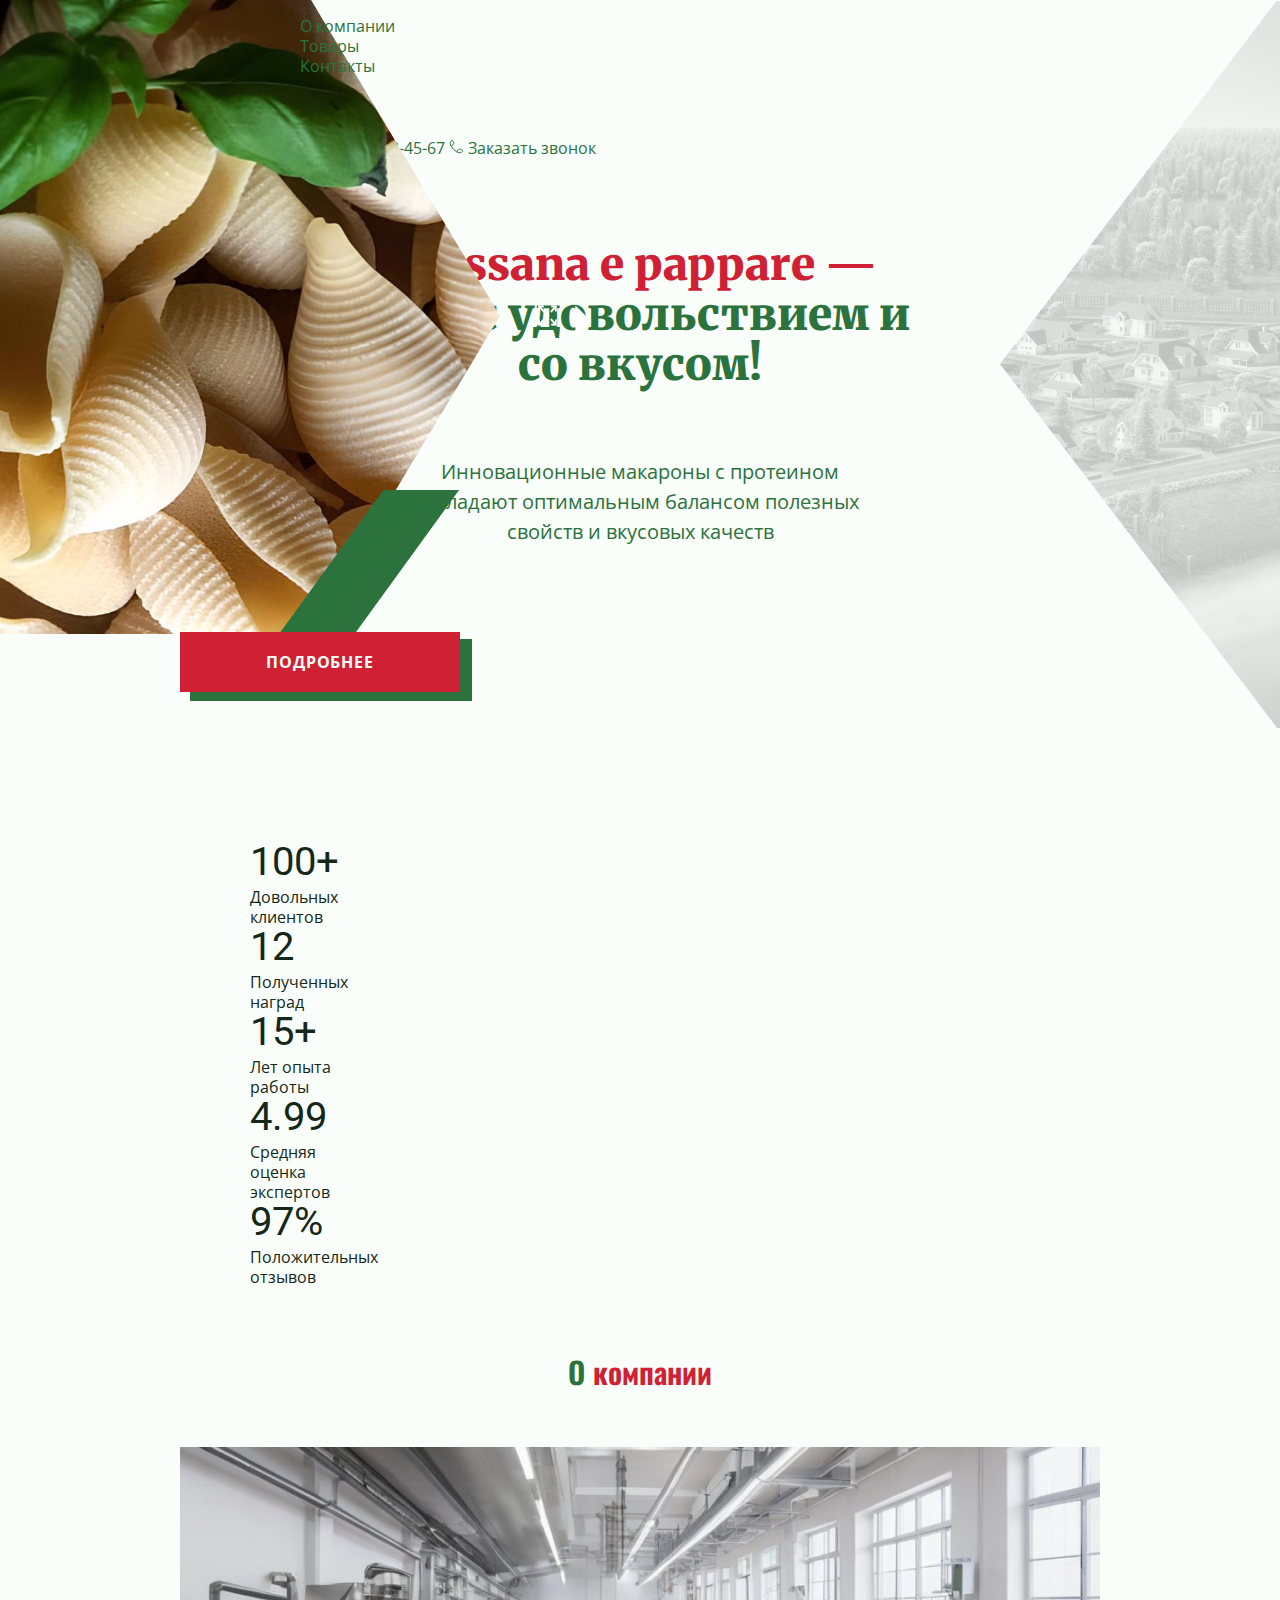
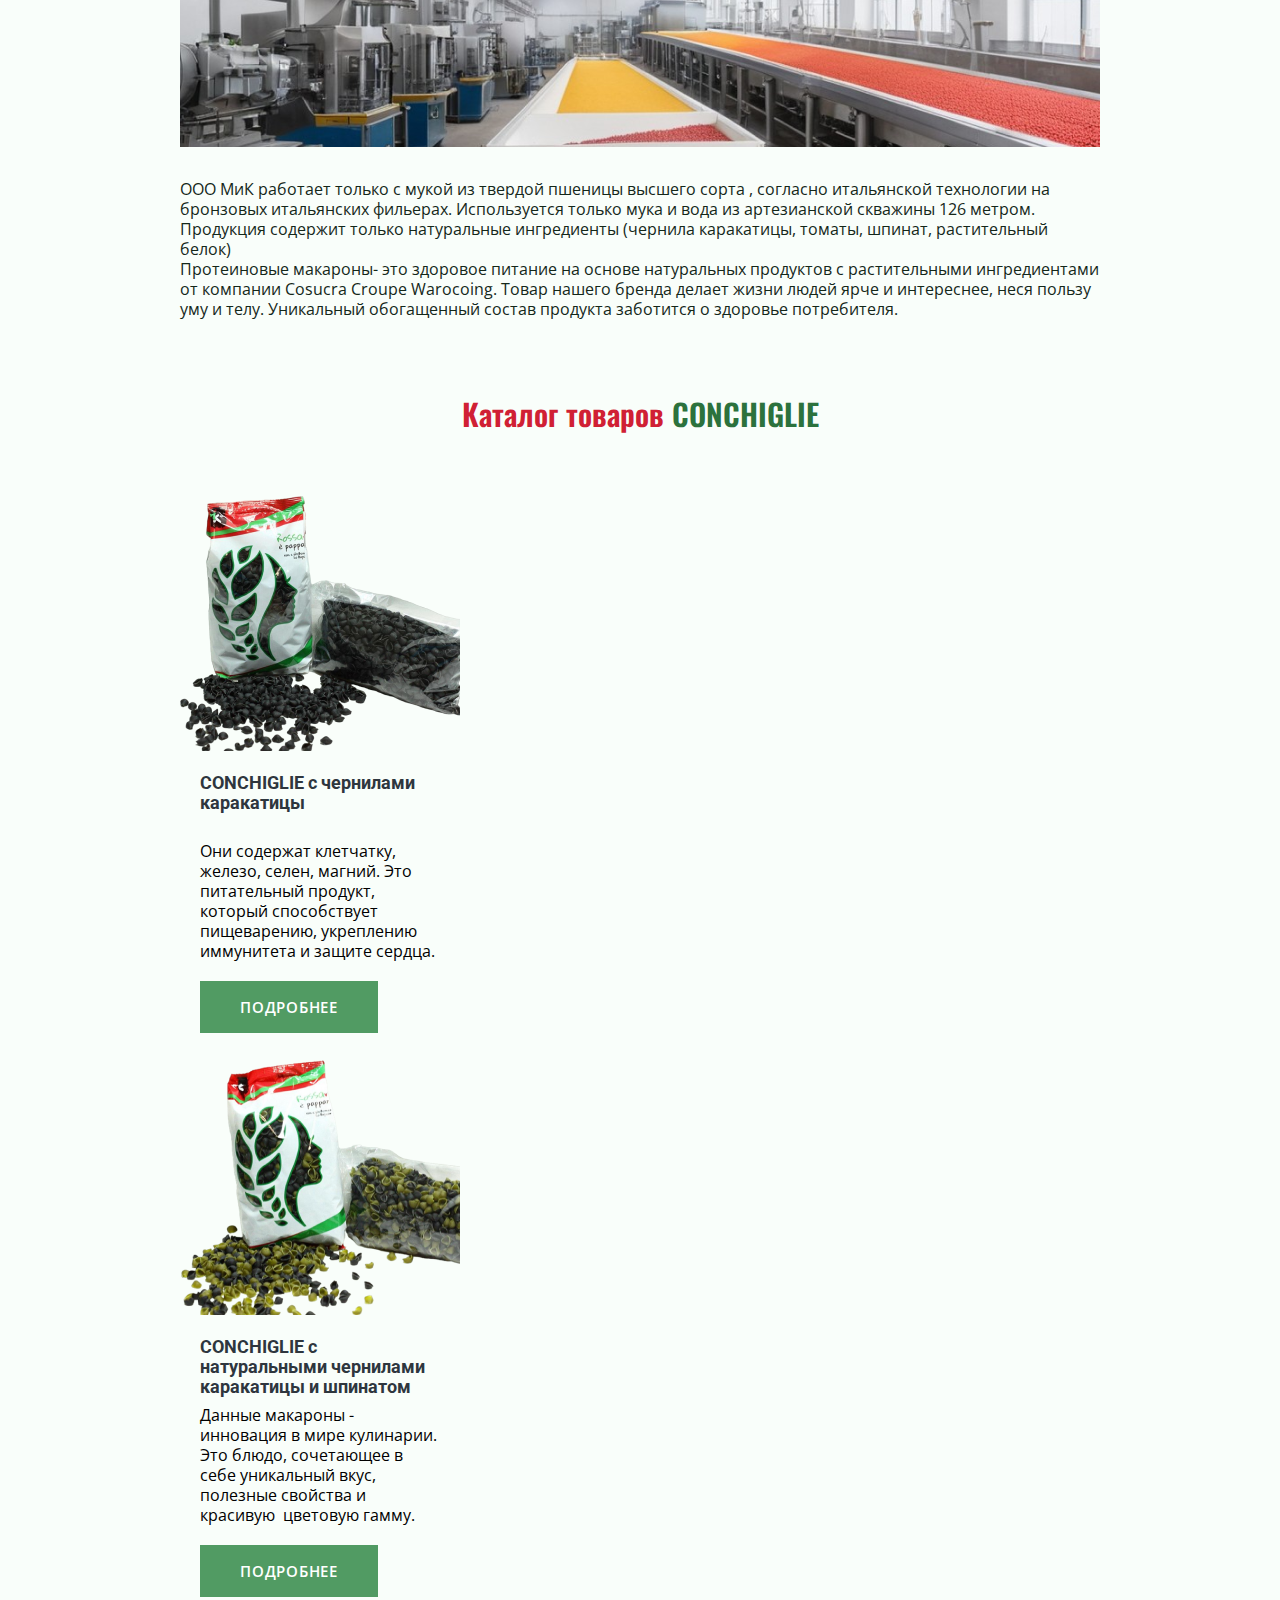
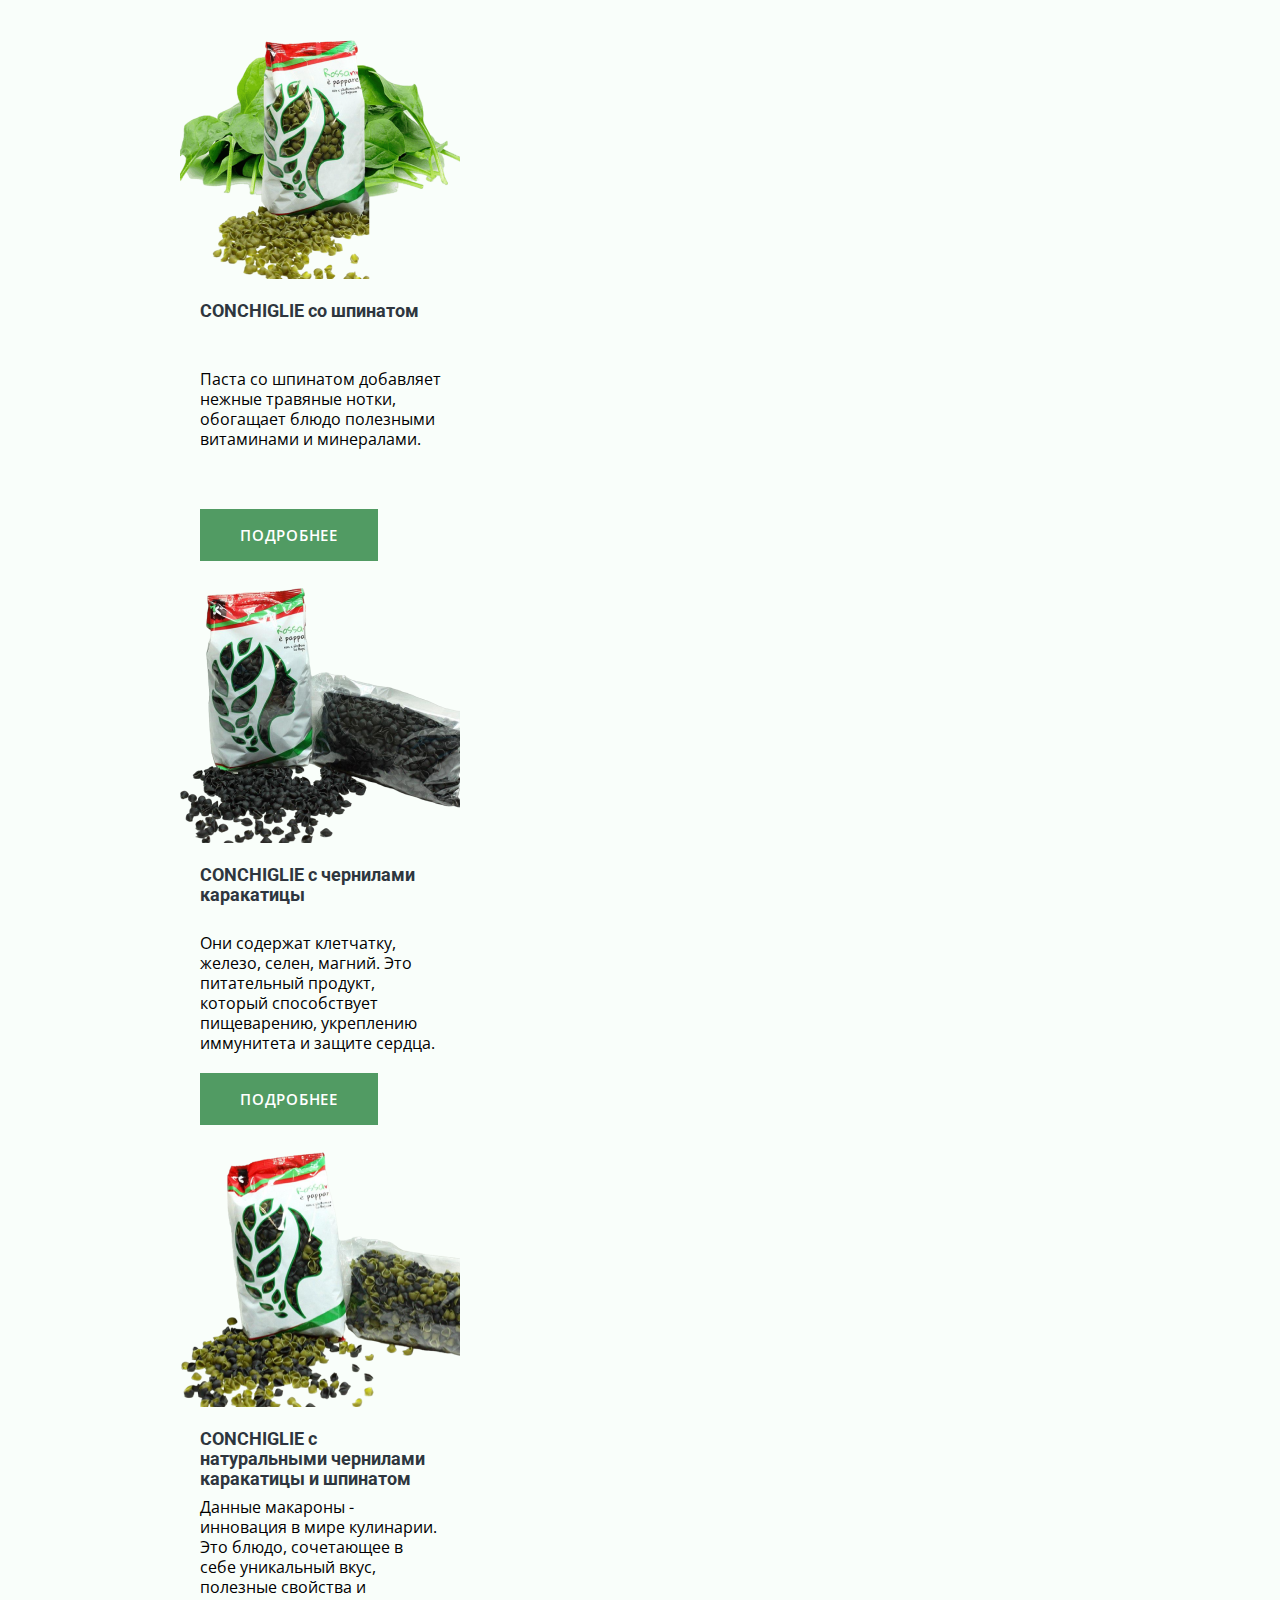
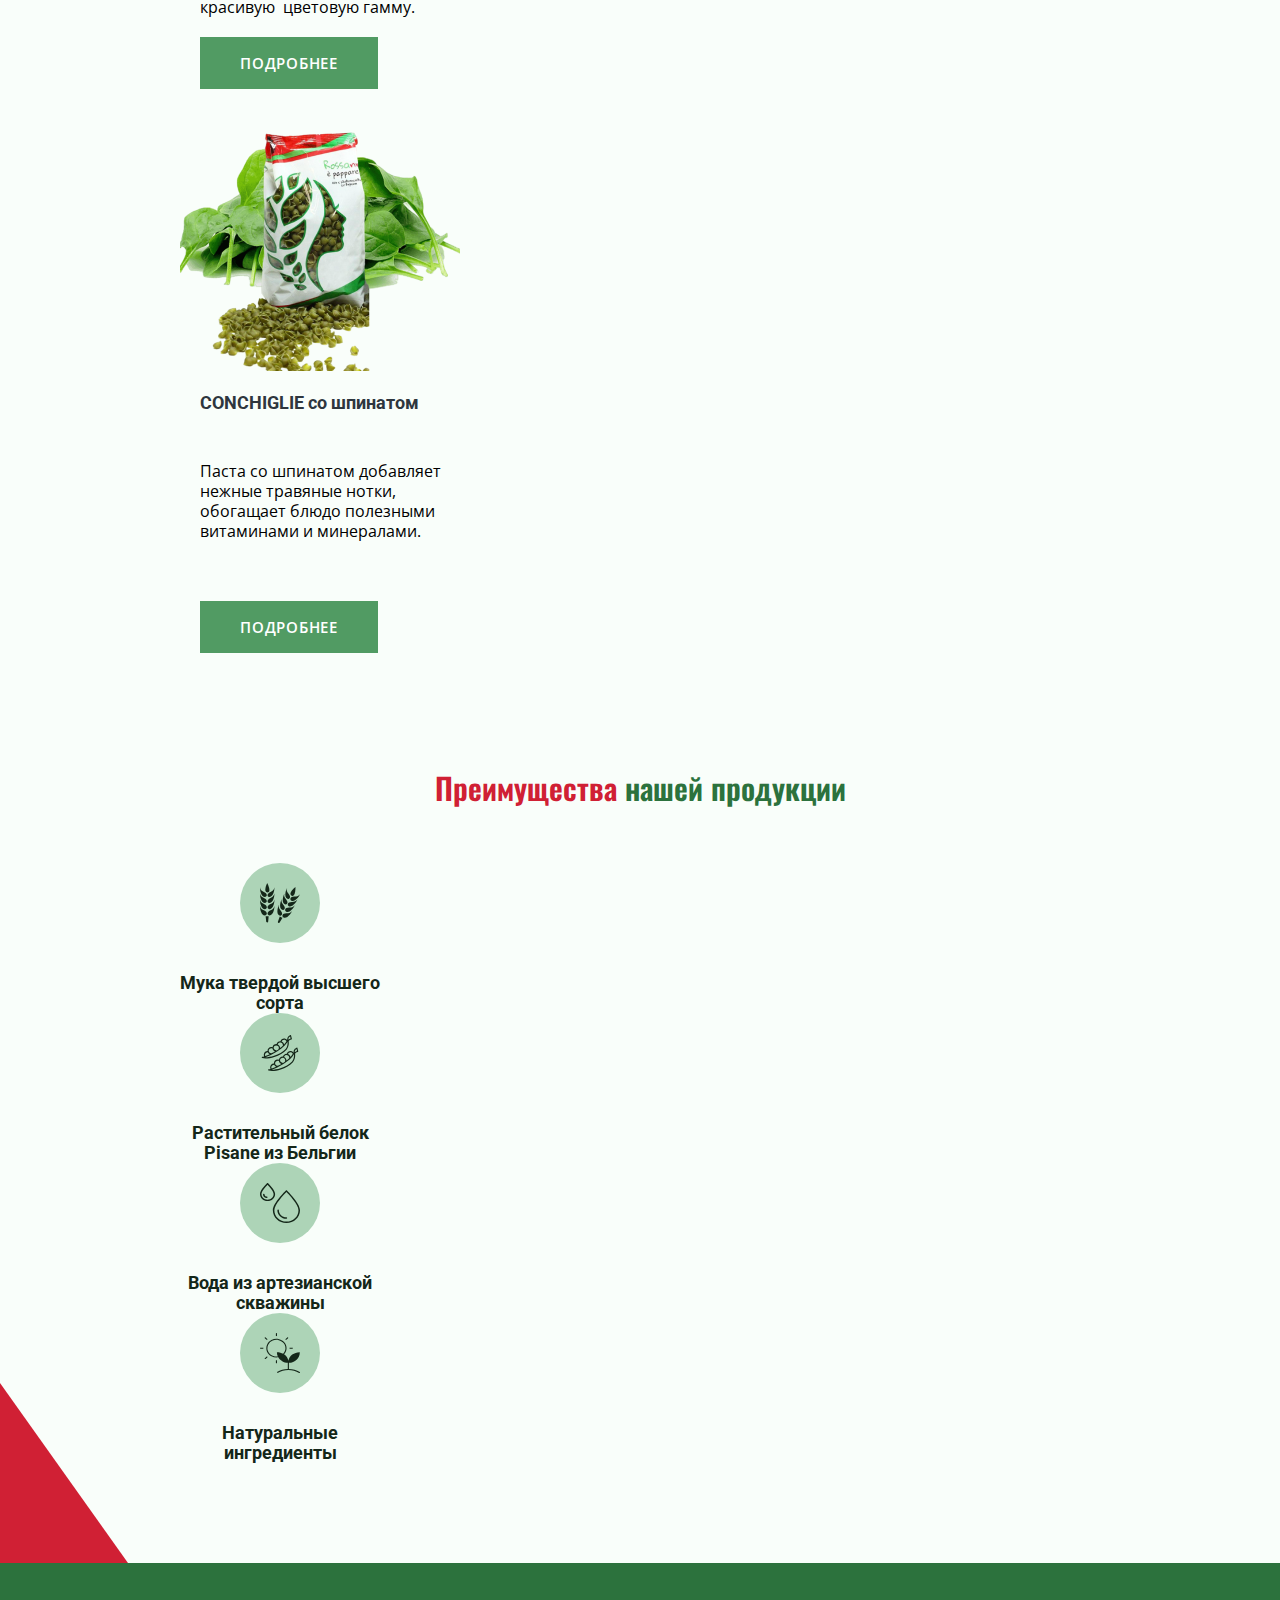
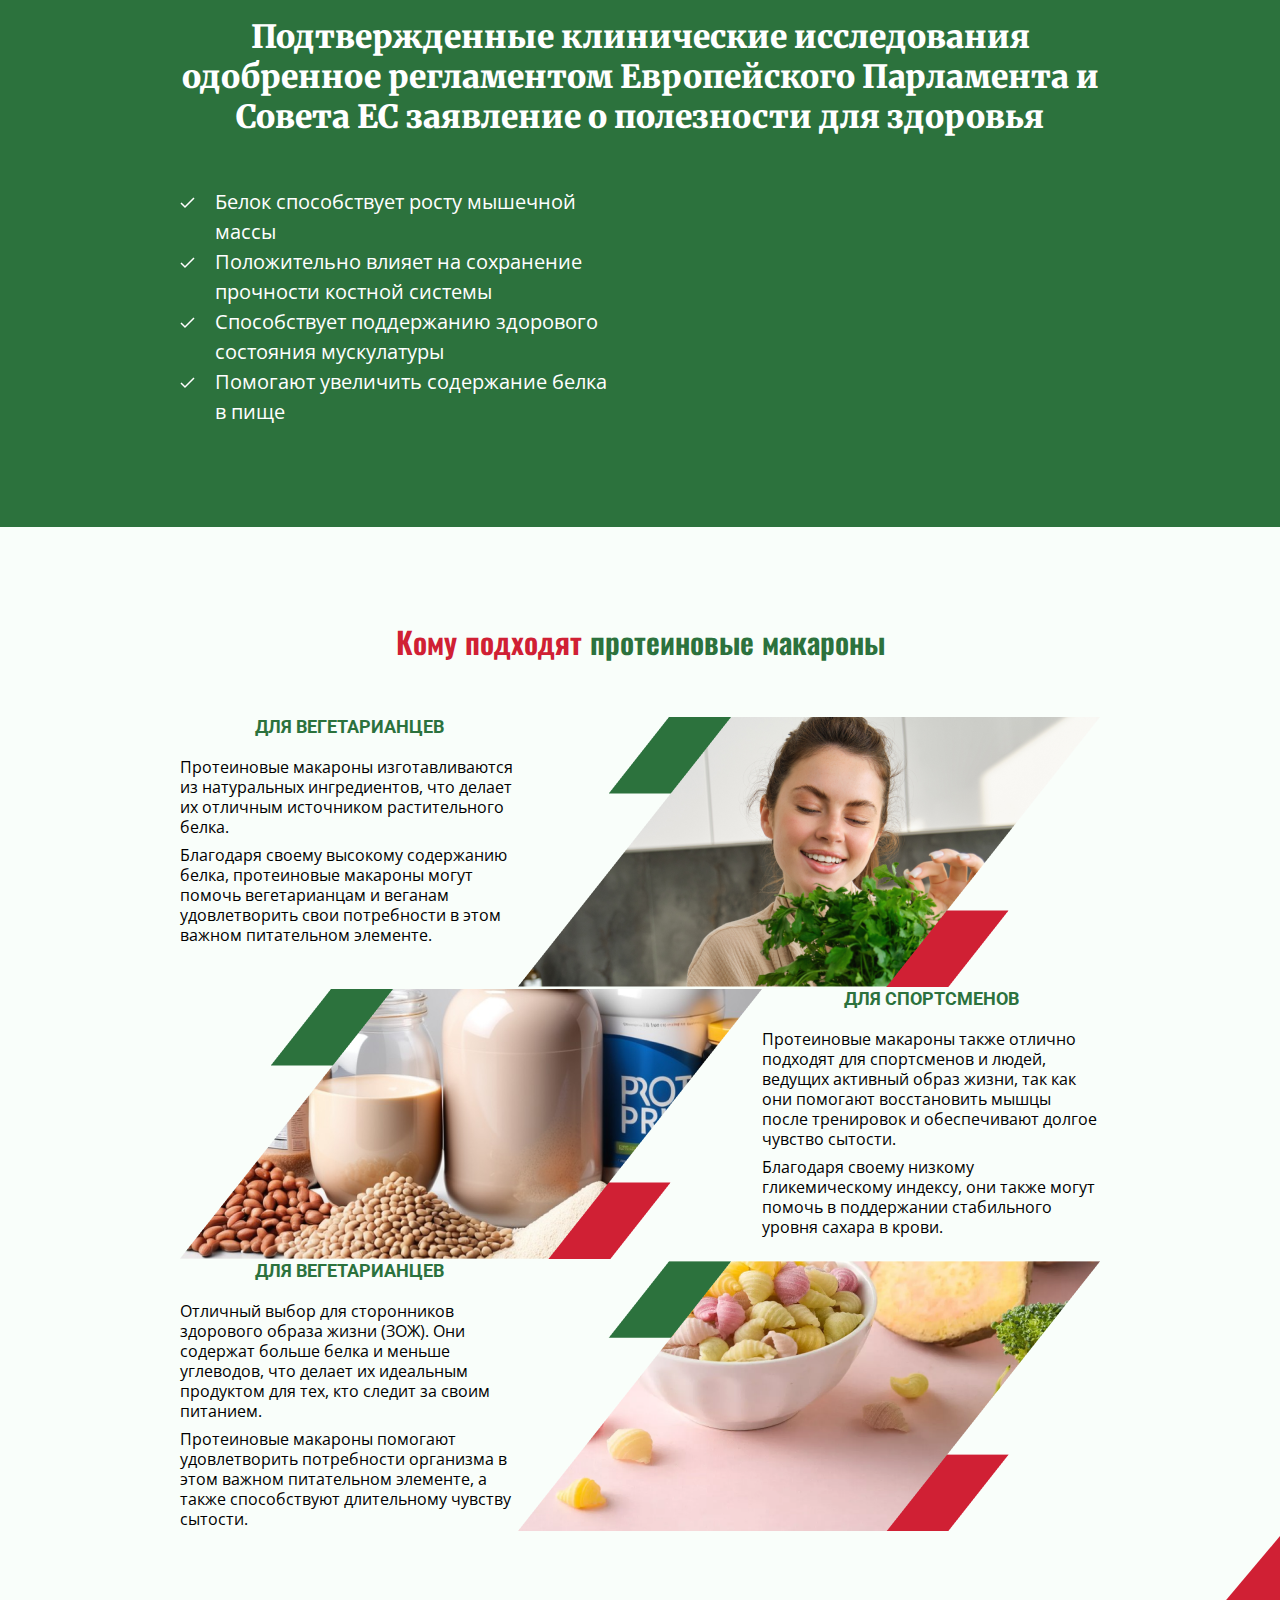
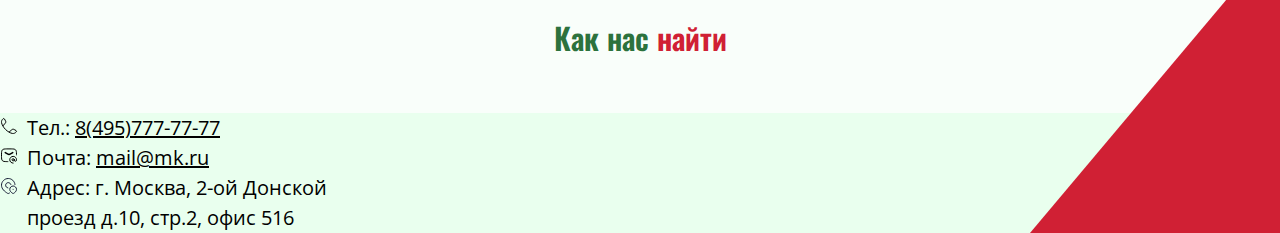
==== index.html @ 96417d0d "first commit" ====
<!DOCTYPE html>
<html lang="en">

<head>
    <meta charset="UTF-8">
    <meta http-equiv="X-UA-Compatible" content="IE=edge">
    <meta name="viewport" content="width=device-width, initial-scale=1.0">
    <!-- Шрифты -->
    <link rel="preconnect" href="https://fonts.googleapis.com">
    <link rel="preconnect" href="https://fonts.gstatic.com" crossorigin>
    <link href="https://fonts.googleapis.com/css2?family=Oswald:wght@200..700&display=swap" rel="stylesheet">

    <link
        href="https://fonts.googleapis.com/css2?family=Merriweather:ital,wght@0,300;0,400;0,700;0,900;1,300;1,400;1,700;1,900&display=swap"
        rel="stylesheet">
    <link href="https://fonts.googleapis.com/css2?family=Open+Sans:ital,wght@0,300..800;1,300..800&display=swap"
        rel="stylesheet">
    <link
        href="https://fonts.googleapis.com/css2?family=Roboto:ital,wght@0,100;0,300;0,400;0,500;0,700;0,900;1,100;1,300;1,400;1,500;1,700;1,900&display=swap"
        rel="stylesheet">
    <!-- swiper -->
    <link rel="stylesheet" href="https://cdn.jsdelivr.net/npm/swiper@8/swiper-bundle.min.css" />
    <!-- fontawesome -->

    <link rel="stylesheet" href="https://cdnjs.cloudflare.com/ajax/libs/font-awesome/6.1.2/css/all.min.css">
    <!-- Bootstrap -->
    <link href="https://cdn.jsdelivr.net/npm/bootstrap@5.2.0/dist/css/bootstrap.min.css" rel="stylesheet"
        integrity="sha384-gH2yIJqKdNHPEq0n4Mqa/HGKIhSkIHeL5AyhkYV8i59U5AR6csBvApHHNl/vI1Bx" crossorigin="anonymous">
    <!-- Css -->
    <link rel="stylesheet" href="./assets/css/main.css">
    <title>Rossana eshop</title>
</head>

<body>

    <div class="wrapper">
        <main>
            <!-- header -->
            <header class="header" id="header">
                <div class="container">
                    <div class="header_block d-flex align-items-center justify-content-between">
                        <ul class="header_menus d-flex align-items-center">
                            <!-- <span class="close d-lg-none">
                                <i class="fs-3 fa-solid fa-xmark"></i>
                            </span> -->
                            <li><a href="#">О компании</a></li>
                            <li><a href="#">Товары</a></li>
                            <li><a href="#">Контакты</a></li>
                        </ul>
                        <div class="header_logo">
                            <a href="#">
                                <img src="./assets/images/header_logo.svg" alt="">
                            </a>
                        </div>

                        <div class="header_right d-flex align-items-center">
                            <div class="phone_numbers d-flex flex-column ">
                                <a href="tel:+375331234567">+375 (33) 123-45-67</a>
                                <a href="tel:+375331234567" class="d-flex align-items-center gap-1">
                                    <img src="./assets/images/icons/call_icon.svg" alt="">
                                    <span>Заказать звонок</span>
                                </a>
                            </div>
                            <div class="language-selector">
                                <button class="language-button">
                                    <span class="globe-icon">
                                        <img src="./assets/images/icons/lang_icon.svg" alt="">
                                    </span>
                                    <span class="language-code">EN</span>
                                    <div class="dropdown-icon">
                                        <img src="./assets/images/icons/lang_arrow.svg" alt="">
                                    </div>
                                </button>
                                <ul class="language-dropdown">
                                    <li class="language-option" data-lang="en">English</li>
                                    <li class="language-option" data-lang="ru">Russian</li>
                                    <!-- Add more languages as needed -->
                                </ul>
                            </div>
                        </div>
                    </div>
                </div>
            </header>
            <section class="hero">
                <div class="container">
                    <h2 class="hero_title">
                        <div class="red">Rossana e pappare —</div>
                        ешь с удовольствием
                        и со вкусом!
                    </h2>
                    <p class="hero_desc">
                        Инновационные макароны с протеином обладают оптимальным балансом полезных свойств и вкусовых
                        качеств
                    </p>
                    <div class="hero_btn position-relative text-center">
                        <a href="#">
                            Подробнее
                        </a>

                    </div>
                    <div class="hero_stat_block d-flex justify-content-between  flex-wrap">
                        <!-- stat_item -->
                        <div class="stat_item">
                            <p class="stat_count">100+</p>
                            <p class="stat_desc">Довольных клиентов</p>
                        </div>
                        <div class="stat_item">
                            <p class="stat_count">12</p>
                            <p class="stat_desc">Полученных наград</p>
                        </div>
                        <div class="stat_item">
                            <p class="stat_count">15+</p>
                            <p class="stat_desc">Лет опыта работы</p>
                        </div>
                        <div class="stat_item">
                            <p class="stat_count">4.99</p>
                            <p class="stat_desc">Средняя оценка экспертов</p>
                        </div>
                        <div class="stat_item">
                            <p class="stat_count">97%</p>
                            <p class="stat_desc">Положительных отзывов</p>
                        </div>
                    </div>
                </div>
            </section>
            <div class="main_left_bg">
                <img src="./assets/images/hero_left_bg.png" alt="">
            </div>
            <div class="main_right_bg">
                <img src="./assets/images/hero_right_bg.png" alt="">
            </div>
        </main>

        <!-- company -->
        <section class="company">
            <div class="container">
                <h1 class="title">О <span class="red">компании</span></h1>
                <div class="company_block">
                    <div class="company_img">
                        <img src="./assets/images/company_img.png" alt="">
                    </div>
                    <div class="company_descriptions d-flex justify-content-between">
                        <p>
                            ООО МиК работает только с мукой из твердой пшеницы высшего сорта , согласно итальянской
                            технологии на бронзовых итальянских фильерах. Используется только мука и вода из
                            артезианской скважины 126 метром. Продукция содержит только натуральные ингредиенты (чернила
                            каракатицы, томаты, шпинат, растительный белок)
                        </p>
                        <p>
                            Протеиновые макароны- это здоровое питание на основе натуральных продуктов с растительными
                            ингредиентами от компании Cosucra Croupe Warocoing. Товар нашего бренда делает жизни людей
                            ярче и интереснее, неся пользу уму и телу. Уникальный обогащенный состав продукта заботится
                            о здоровье потребителя.
                        </p>
                    </div>
                </div>
            </div>
        </section>

        <!-- catalog  -->
        <section class="catalog">
            <div class="container">
                <h1 class="title"><span class="red">Каталог товаров</span> CONCHIGLIE</h1>
                <div class="catalog_block d-flex flex-wrap justify-content-between">
                    <!-- catalog_item -->
                    <div class="catalog_item">
                        <div class="catalog_img">
                            <img src="./assets/images/catalog_image.png" alt="">
                        </div>
                        <div class="catalog_body">
                            <p class="catalog_name">CONCHIGLIE с чернилами каракатицы</p>
                            <p class="catalog_desc">
                                Они содержат клетчатку, железо, селен, магний. Это питательный продукт, который
                                способствует
                                пищеварению, укреплению иммунитета и защите сердца.
                            </p>
                            <a href="#" class="catalog_btn">Подробнее</a>
                        </div>
                    </div>
                    <!-- catalog_item -->
                    <div class="catalog_item">
                        <div class="catalog_img">
                            <img src="./assets/images/catalog_image2.png" alt="">
                        </div>
                        <div class="catalog_body">
                            <p class="catalog_name">CONCHIGLIE с натуральными чернилами каракатицы и шпинатом</p>
                            <p class="catalog_desc">
                                Данные макароны - инновация в мире кулинарии. Это блюдо, сочетающее в себе уникальный
                                вкус,
                                полезные свойства и красивую  цветовую гамму.
                            </p>
                            <a href="#" class="catalog_btn">Подробнее</a>
                        </div>
                    </div>
                    <!-- catalog_item -->
                    <div class="catalog_item">
                        <div class="catalog_img">
                            <img src="./assets/images/catalog_image3.png" alt="">
                        </div>
                        <div class="catalog_body">
                            <p class="catalog_name">CONCHIGLIE
                                со шпинатом</p>
                            <p class="catalog_desc">
                                Паста со шпинатом добавляет нежные травяные нотки, обогащает блюдо полезными витаминами
                                и
                                минералами.
                            </p>
                            <a href="#" class="catalog_btn">Подробнее</a>
                        </div>
                    </div>
                    <!-- catalog_item -->
                    <div class="catalog_item">
                        <div class="catalog_img">
                            <img src="./assets/images/catalog_image.png" alt="">
                        </div>
                        <div class="catalog_body">
                            <p class="catalog_name">CONCHIGLIE с чернилами каракатицы</p>
                            <p class="catalog_desc">
                                Они содержат клетчатку, железо, селен, магний. Это питательный продукт, который
                                способствует
                                пищеварению, укреплению иммунитета и защите сердца.
                            </p>
                            <a href="#" class="catalog_btn">Подробнее</a>
                        </div>
                    </div>
                    <!-- catalog_item -->
                    <div class="catalog_item">
                        <div class="catalog_img">
                            <img src="./assets/images/catalog_image2.png" alt="">
                        </div>
                        <div class="catalog_body">
                            <p class="catalog_name">CONCHIGLIE с натуральными чернилами каракатицы и шпинатом</p>
                            <p class="catalog_desc">
                                Данные макароны - инновация в мире кулинарии. Это блюдо, сочетающее в себе уникальный
                                вкус,
                                полезные свойства и красивую  цветовую гамму.
                            </p>
                            <a href="#" class="catalog_btn">Подробнее</a>
                        </div>
                    </div>
                    <!-- catalog_item -->
                    <div class="catalog_item">
                        <div class="catalog_img">
                            <img src="./assets/images/catalog_image3.png" alt="">
                        </div>
                        <div class="catalog_body">
                            <p class="catalog_name">CONCHIGLIE
                                со шпинатом</p>
                            <p class="catalog_desc">
                                Паста со шпинатом добавляет нежные травяные нотки, обогащает блюдо полезными витаминами
                                и
                                минералами.
                            </p>
                            <a href="#" class="catalog_btn">Подробнее</a>
                        </div>
                    </div>
                </div>
            </div>
        </section>

        <!-- production -->
        <section class="production">
            <div class="container">
                <h1 class="title"><span class="red">Преимущества</span> нашей продукции</h1>
                <div class="production_block d-flex align-items-center justify-content-between">
                    <!-- production_item -->
                    <div class="production_item">
                        <div class="production_img">
                            <img src="./assets/images/icons/production1.svg" alt="">
                        </div>
                        <p class="production_name">
                            Мука твердой высшего сорта
                        </p>
                    </div>
                    <!-- production_item -->
                    <div class="production_item">
                        <div class="production_img">
                            <img src="./assets/images/icons/production2.svg" alt="">
                        </div>
                        <p class="production_name">
                            Растительный белок Pisane из Бельгии
                        </p>
                    </div>
                    <!-- production_item -->
                    <div class="production_item">
                        <div class="production_img">
                            <img src="./assets/images/icons/production3.svg" alt="">
                        </div>
                        <p class="production_name">
                            Вода из артезианской скважины
                        </p>
                    </div>
                    <!-- production_item -->
                    <div class="production_item">
                        <div class="production_img">
                            <img src="./assets/images/icons/production4.svg" alt="">
                        </div>
                        <p class="production_name">
                            Натуральные ингредиенты
                        </p>
                    </div>
                </div>
                <div class="red_shape"></div>
            </div>
        </section>

        <!-- studies -->
        <section class="studies">
            <div class="container">
                <h2 class="study_title">
                    Подтвержденные клинические исследования одобренное регламентом Европейского Парламента и Совета ЕС
                    заявление о полезности для здоровья
                </h2>
                <div class="study_block d-flex flex-wrap justify-content-between">
                    <!-- study_item -->
                    <div class="study_item">
                        <div class="study_icon">
                            <img src="./assets/images/icons/advantage_true.svg" alt="">
                        </div>
                        <p class="study_text">
                            Белок способствует росту мышечной массы
                        </p>
                    </div>
                    <!-- study_item -->
                    <div class="study_item">
                        <div class="study_icon">
                            <img src="./assets/images/icons/advantage_true.svg" alt="">
                        </div>
                        <p class="study_text">
                            Положительно влияет на сохранение прочности костной системы
                        </p>
                    </div>
                    <!-- study_item -->
                    <div class="study_item">
                        <div class="study_icon">
                            <img src="./assets/images/icons/advantage_true.svg" alt="">
                        </div>
                        <p class="study_text">
                            Способствует поддержанию здорового состояния мускулатуры
                        </p>
                    </div>
                    <!-- study_item -->
                    <div class="study_item">
                        <div class="study_icon">
                            <img src="./assets/images/icons/advantage_true.svg" alt="">
                        </div>
                        <p class="study_text">
                            Помогают увеличить содержание белка в пище
                        </p>
                    </div>
                </div>
            </div>
        </section>

        <!-- protein -->
        <section class="protein">
            <div class="container">
                <h1 class="title"><span class="red">Кому подходят </span>протеиновые макароны</h1>
                <div class="protein_block d-flex flex-wrap">
                    <div class="protein_item">
                        <div class="protein_left">
                            <p class="protein_name">Для вегетарианцев</p>
                            <div class="protein_descriptions">
                                <p>
                                    Протеиновые макароны изготавливаются из натуральных ингредиентов, что делает их
                                    отличным
                                    источником растительного белка.
                                </p>
                                <p>
                                    Благодаря своему высокому содержанию белка, протеиновые макароны могут помочь
                                    вегетарианцам и веганам удовлетворить свои потребности в этом важном питательном
                                    элементе.
                                </p>
                            </div>
                        </div>
                        <div class="protein_right">
                            <div class="pro_img">
                                <img src="./assets/images/protein1.png" alt="">
                            </div>
                        </div>
                    </div>
                    <div class="protein_item">
                        <div class="protein_right">
                            <div class="pro_img">
                                <img src="./assets/images/protein2.png" alt="">
                            </div>
                        </div>
                        <div class="protein_left">
                            <p class="protein_name">Для спортсменов</p>
                            <div class="protein_descriptions">
                                <p>
                                    Протеиновые макароны также отлично подходят для спортсменов и людей, ведущих
                                    активный образ жизни, так как они помогают восстановить мышцы после тренировок и
                                    обеспечивают долгое чувство сытости.
                                </p>
                                <p>
                                    Благодаря своему низкому гликемическому индексу, они также могут помочь в
                                    поддержании стабильного уровня сахара в крови.
                                </p>
                            </div>
                        </div>

                    </div>
                    <div class="protein_item">
                        <div class="protein_left">
                            <p class="protein_name">Для вегетарианцев</p>
                            <div class="protein_descriptions">
                                <p>
                                    Отличный выбор для сторонников здорового образа жизни (ЗОЖ). Они содержат больше
                                    белка и меньше углеводов, что делает их идеальным продуктом для тех, кто следит за
                                    своим питанием.
                                </p>
                                <p>
                                    Протеиновые макароны помогают удовлетворить потребности организма в этом важном
                                    питательном элементе, а также способствуют длительному чувству сытости.
                                </p>
                            </div>
                        </div>
                        <div class="protein_right">
                            <div class="pro_img">
                                <img src="./assets/images/protein3.png" alt="">
                            </div>
                        </div>
                    </div>
                </div>
            </div>
        </section>

        <!-- contact -->
        <section class="contact">
            <h1 class="title">Как нас <span class="red">найти</span></h1>
            <div class="contact_block d-flex align-items-center">
                <div class="contact_left">
                    <script type="text/javascript" charset="utf-8" async
                        src="https://api-maps.yandex.ru/services/constructor/1.0/js/?um=constructor%3Ad18b997bb116e86ce2b8c0faaae594075eadb693ebc145c05b35c588c7de4ea0&amp;width=620&amp;height=385&amp;lang=en_FR&amp;scroll=true"></script>
                </div>
                <div class="contact_right d-flex flex-column">
                    <div class="contact_right_item">
                        <img src="./assets/images/icons/contact_call.svg" alt="">
                        <p>
                            Тел.: <a href="tel:84957777777">8(495)777-77-77</a>
                        </p>
                    </div>
                    <div class="contact_right_item">
                        <img src="./assets/images/icons/contact_mail.svg" alt="">
                        <p>
                            Почта: <a href="mailto:mail@mk.ru">mail@mk.ru</a>
                        </p>
                    </div>
                    <div class="contact_right_item">
                        <img src="./assets/images/icons/contact_location.svg" alt="">
                        <p>

                            Адрес: <span class="text-decoration-underline">г. Москва, 2-ой Донской проезд д.10, стр.2,
                                офис 516</span>
                        </p>
                    </div>
                </div>
                <div class="contact_red_circle"></div>
            </div>
        </section>

        <!-- footer -->
        <footer>
        </footer>

    </div>
    <!-- Bootstrap -->
    <script src="https://cdn.jsdelivr.net/npm/bootstrap@5.2.0/dist/js/bootstrap.bundle.min.js"
        integrity="sha384-A3rJD856KowSb7dwlZdYEkO39Gagi7vIsF0jrRAoQmDKKtQBHUuLZ9AsSv4jD4Xa" crossorigin="anonymous">
        </script>
    <!-- Juqery -->
    <script src="./assets/libs/jquery-3.6.0.min.js"></script>
    <script src="https://cdn.jsdelivr.net/npm/swiper@8/swiper-bundle.min.js"></script>
    <!-- swiper -->
    <script src="https://cdn.jsdelivr.net/npm/swiper@8/swiper-bundle.min.js"></script>
    <!-- JS -->
    <script src="./assets/js/scripts.js"></script>
</body>

</html>
---- assets/css/main.css ----
html,
body,
div,
span,
object,
iframe,
h1,
h2,
h3,
h4,
h5,
h6,
p,
blockquote,
pre,
abbr,
address,
cite,
code,
del,
dfn,
em,
img,
ins,
kbd,
q,
samp,
small,
strong,
sub,
sup,
var,
b,
i,
dl,
dt,
dd,
ol,
ul,
li,
fieldset,
form,
label,
legend,
table,
caption,
tbody,
tfoot,
thead,
tr,
th,
td,
article,
aside,
canvas,
details,
figcaption,
figure,
footer,
header,
hgroup,
menu,
nav,
section,
summary,
time,
mark,
audio,
video {
  margin: 0;
  padding: 0;
  border: 0;
  outline: 0;
  font-size: 100%;
  vertical-align: baseline;
  background: transparent;
}

body {
  line-height: 1;
}

article,
aside,
details,
figcaption,
figure,
footer,
header,
hgroup,
menu,
nav,
section {
  display: block;
}

nav ul {
  list-style: none;
}

blockquote,
q {
  quotes: none;
}

blockquote:before,
blockquote:after,
q:before,
q:after {
  content: " ";
  content: none;
}

.container-fluid {
  margin: 0;
  padding: 0;
}

a {
  margin: 0;
  padding: 0;
  font-size: 100%;
  vertical-align: baseline;
  background: transparent;
  text-decoration: none;
  display: inline-block;
}

/* change colours to suit your needs */
ins {
  background-color: #ff9;
  color: #000;
  text-decoration: none;
}

/* change colours to suit your needs */
mark {
  background-color: #ff9;
  color: #000;
  font-style: italic;
  font-weight: bold;
}

del {
  text-decoration: line-through;
}

abbr[title],
dfn[title] {
  border-bottom: 1px dotted;
  cursor: help;
}

table {
  border-collapse: collapse;
  border-spacing: 0;
}

/* change border colour to suit your needs */
hr {
  display: block;
  height: 1px;
  border: 0;
  border-top: 1px solid #cccccc;
  margin: 1em 0;
  padding: 0;
}

ul {
  list-style: none;
}

input,
select {
  vertical-align: middle;
}

html::-webkit-scrollbar {
  background-color: #000;
  width: 5px;
}
html::-webkit-scrollbar-thumb {
  background-color: rgba(39, 120, 14, 0.4745098039);
  width: 3px;
}

* {
  margin: 0;
  padding: 0;
  box-sizing: border-box;
}

body {
  font-family: "Open Sans", sans-serif;
  background-color: #f9fefa;
}

.wrapper {
  overflow: hidden;
}

.language-selector {
  position: relative;
  display: inline-block;
}

.language-button {
  padding: 5px 10px;
  display: flex;
  align-items: center;
  background-color: transparent;
  border-radius: 20px;
  gap: 3px;
  border: 1.029px solid var(--Background-color-text-2, #2c723d);
}

.dropdown-icon {
  display: flex;
  align-items: center;
}

.language-dropdown {
  display: none;
  position: absolute;
  background-color: transparent;
  border: 1px solid #2c723d;
  border-radius: 5px;
  margin-top: 5px;
  list-style-type: none;
  padding: 0;
  z-index: 1;
}

.red {
  color: #d02034;
}

.language-option {
  padding: 10px;
  cursor: pointer;
  border-radius: 5px;
}

.language-option:hover {
  background-color: #f0f0f0;
}

.title {
  text-align: center;
  color: #2c723d;
  font-family: "Oswald";
  font-size: 30px;
  font-style: normal;
  font-weight: 600;
  line-height: 100%;
  margin-bottom: 60px;
}

header .header_block {
  padding: 16px 0 50px 0;
  padding-left: 120px;
}
header .header_menus {
  gap: 40px;
}
header .header_menus li a {
  color: var(--Background-color-text-2, #2c723d);
  font-size: 16px;
  font-style: normal;
  font-weight: 400;
  line-height: 20px; /* 125% */
  position: relative;
  z-index: 44;
}
header .header_right {
  gap: 25px;
}
header .phone_numbers a {
  color: var(--Background-color-text-2, #2c723d);
  text-align: right;
  font-size: 16px;
  font-style: normal;
  font-weight: 400;
  line-height: 20px; /* 125% */
}

.main_left_bg {
  position: absolute;
  top: 0;
  left: 0;
  z-index: 0;
}

.main_right_bg {
  position: absolute;
  top: 0;
  right: 0;
  z-index: 0;
}

.hero {
  margin-bottom: 70px;
}
.hero .hero_title {
  max-width: 560px;
  margin: 0 auto 68px auto;
  text-align: center;
  color: var(--Background-color-text-2, #2c723d);
  font-family: "Merriweather";
  font-size: 45px;
  font-style: normal;
  font-weight: 900;
  line-height: 50px; /* 111.111% */
}
.hero .hero_desc {
  color: var(--Background-color-text-2, #2c723d);
  text-align: center;
  font-size: 20px;
  font-style: normal;
  font-weight: 400;
  line-height: 30px; /* 150% */
  max-width: 516px;
  margin: 0 auto 85px auto;
}
.hero .hero_btn {
  margin-bottom: 150px;
}
.hero .hero_btn a {
  padding: 20px 0;
  width: 280px;
  text-align: center;
  color: var(--Background-color, #f9fefa);
  font-size: 16px;
  font-style: normal;
  font-weight: 700;
  line-height: 20px; /* 125% */
  letter-spacing: 0.8px;
  text-transform: uppercase;
  background: #d02034;
  position: relative;
  z-index: 22;
  box-shadow: 11px 8px 0px 1px rgb(44, 114, 61);
}
.hero .stat_item {
  flex: 0 0 auto;
  width: calc(20% - 32px);
}
.hero .stat_count {
  color: var(--Background-color-text, #142719);
  font-family: "Roboto";
  font-size: 40px;
  font-style: normal;
  font-weight: 400;
  margin-bottom: 5px;
  line-height: 40px; /* 100% */
}
.hero .hero_stat_block {
  padding: 0 70px;
}
.hero .stat_desc {
  color: var(--Background-color-text, #142719);
  font-size: 16px;
  font-style: normal;
  font-weight: 400;
  line-height: 20px; /* 125% */
}

.company {
  margin-bottom: 80px;
}
.company .company_img {
  margin-bottom: 30px;
}
.company .company_descriptions {
  gap: 40px;
}
.company .company_descriptions p {
  color: var(--Background-color-text, #142719);
  font-size: 16px;
  font-style: normal;
  font-weight: 400;
  line-height: 20px; /* 125% */
}

.catalog {
  margin-bottom: 100px;
}
.catalog .catalog_block {
  gap: 40px 0;
}
.catalog .catalog_item {
  flex: 0 0 auto;
  width: calc(33.3333% - 25px);
}
.catalog .catalog_body {
  padding: 20px;
}
.catalog .catalog_name {
  min-height: 60px;
  margin-bottom: 8px;
  color: var(--1, #2e363e);
  font-family: "Roboto";
  font-size: 18px;
  font-style: normal;
  font-weight: 700;
  line-height: 20px; /* 111.111% */
}
.catalog .catalog_desc {
  min-height: 120px;
  color: var(--Background-color-text, var(--button, #000));
  font-size: 16px;
  font-style: normal;
  font-weight: 400;
  line-height: 20px; /* 125% */
  margin-bottom: 20px;
}
.catalog .catalog_btn {
  padding: 16px 40px;
  display: inline-flex;
  align-items: center;
  background: #519b63;
  color: var(---, #fff);
  text-align: center;
  font-size: 15px;
  font-style: normal;
  font-weight: 600;
  line-height: 20px; /* 133.333% */
  letter-spacing: 0.75px;
  text-transform: uppercase;
  justify-content: center;
}

.production {
  position: relative;
  padding-bottom: 100px;
}
.production .production_item {
  flex: 0 0 auto;
  width: calc(25% - 30px);
}
.production .red_shape {
  width: 160px;
  height: 180px;
  background-color: #d02034;
  position: absolute;
  bottom: 0;
  left: 0;
  z-index: 0;
  -webkit-clip-path: polygon(0 0, 0% 100%, 80% 100%);
          clip-path: polygon(0 0, 0% 100%, 80% 100%);
}
.production .production_img {
  text-align: center;
  width: 80px;
  height: 80px;
  border-radius: 50%;
  background-color: #add4b7;
  display: flex;
  align-items: center;
  justify-content: center;
  margin: 0 auto 30px auto;
}
.production .production_name {
  color: var(--Background-color-text, #142719);
  text-align: center;
  font-family: "Roboto";
  font-size: 18px;
  font-style: normal;
  font-weight: 700;
  line-height: 20px; /* 111.111% */
}

.studies {
  margin-bottom: 100px;
  padding: 54px 0 100px 0;
  background: var(--Background-color-text-2, #2c723d);
}
.studies .study_title {
  color: var(--Background-color-2, #fff);
  text-align: center;
  font-family: "Merriweather";
  font-size: 32px;
  font-style: normal;
  font-weight: 900;
  line-height: 40px; /* 125% */
  margin-bottom: 50px;
}
.studies .study_block {
  gap: 10px 40px;
}
.studies .study_item {
  display: flex;
  gap: 20px;
  flex: 0 0 auto;
  width: calc(50% - 20px);
  align-items: baseline;
}
.studies .study_text {
  color: var(--Background-color-2, #fff);
  font-size: 20px;
  font-style: normal;
  font-weight: 400;
  line-height: 30px; /* 150% */
}

.protein {
  margin-bottom: 90px;
}
.protein .protein_block {
  gap: 20px 0;
}
.protein .protein_item {
  display: flex;
  justify-content: space-between;
}
.protein .protein_name {
  overflow: hidden;
  color: var(--Background-color-text-2, #2c723d);
  text-align: center;
  text-overflow: ellipsis;
  white-space: nowrap;
  font-family: "Roboto";
  font-size: 18px;
  font-style: normal;
  font-weight: 700;
  line-height: 20px; /* 111.111% */
  text-transform: uppercase;
  margin-bottom: 20px;
}
.protein .protein_descriptions {
  display: flex;
  flex-direction: column;
  gap: 8px;
}
.protein .protein_descriptions p {
  color: var(--Background-color-text, var(--button, #000));
  font-size: 16px;
  font-style: normal;
  font-weight: 400;
  line-height: 20px; /* 125% */
}

.contact {
  position: relative;
}
.contact .contact_block {
  gap: 50px;
  background: var(--Main-color-text, #e9ffee);
}
.contact .contact_right {
  gap: 30px;
}
.contact .contact_right_item {
  display: flex;
  align-items: baseline;
  max-width: 360px;
  gap: 9px;
}
.contact .contact_right_item p {
  color: var(--Accent-color-text, var(--button, #000));
  font-size: 20px;
  font-style: normal;
  font-weight: 400;
  line-height: 30px; /* 150% */
}
.contact .contact_right_item p a {
  color: var(--Accent-color-text, var(--button, #000));
  font-size: 20px;
  text-decoration: underline;
}
.contact .contact_red_circle {
  height: 300px;
  width: 250px;
  position: absolute;
  bottom: 0;
  right: 0;
  z-index: 10;
  background-color: #d02034;
  -webkit-clip-path: polygon(100% 1%, 0% 100%, 100% 100%);
          clip-path: polygon(100% 1%, 0% 100%, 100% 100%);
}

.container {
  max-width: 920px;
  margin: 0 auto;
  padding: 0;
}

@media (max-width: 992px) {
  .container {
    max-width: 720px;
  }
}
@media (max-width: 768px) {
  .container {
    max-width: 540px;
  }
}
@media (max-width: 576px) {
  .container {
    max-width: 100%;
  }
}
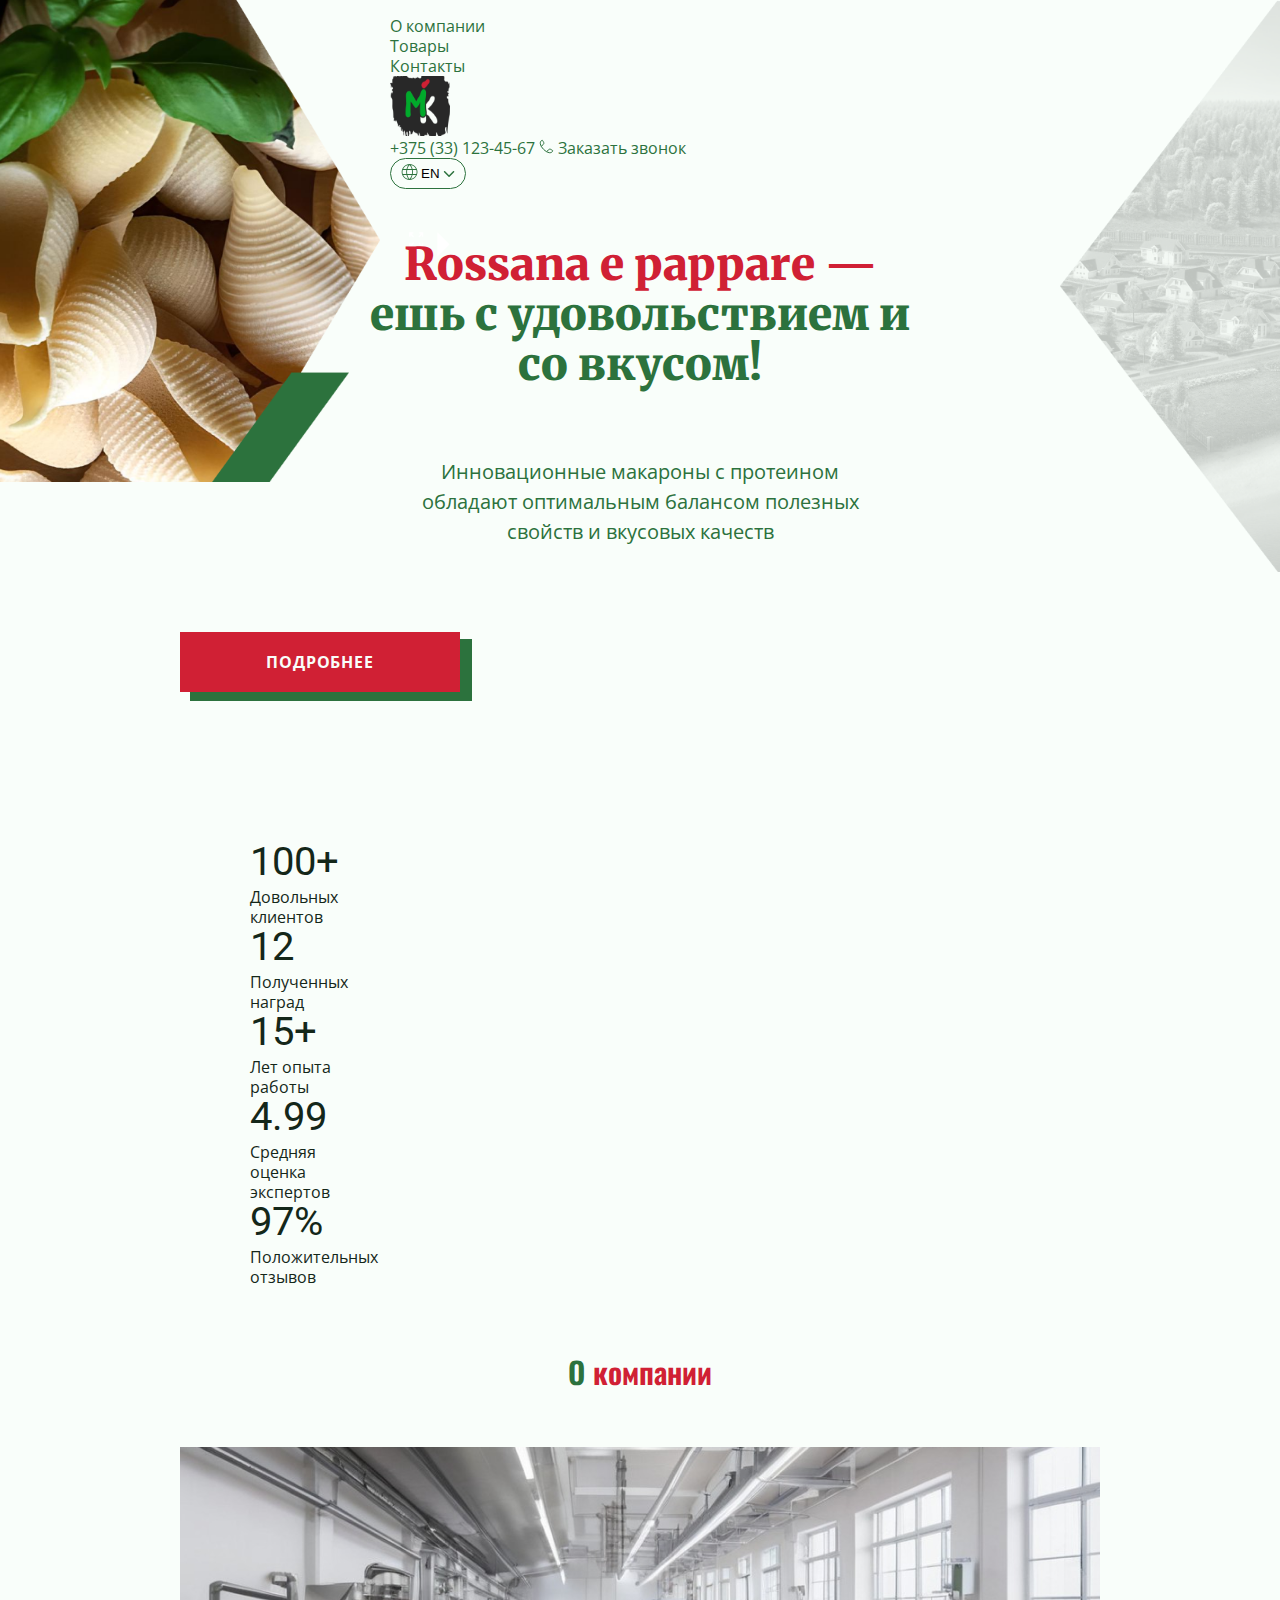
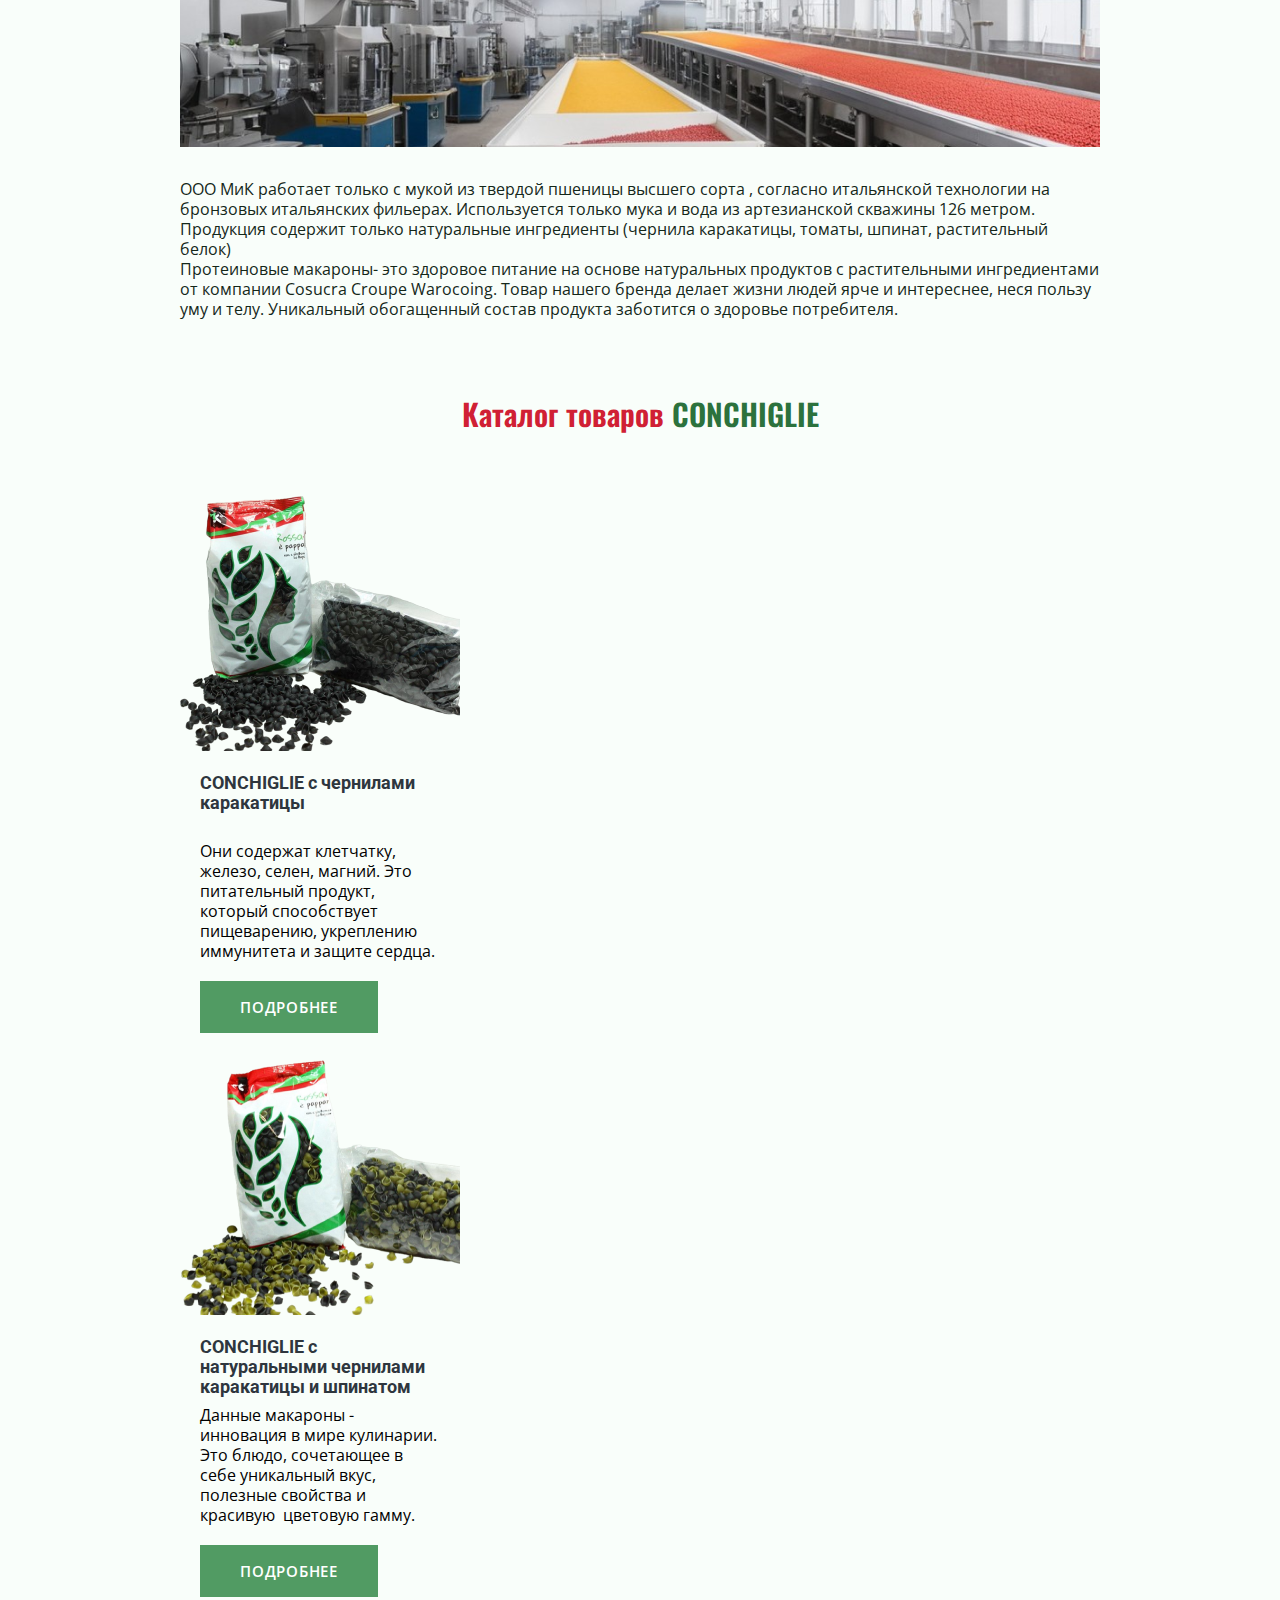
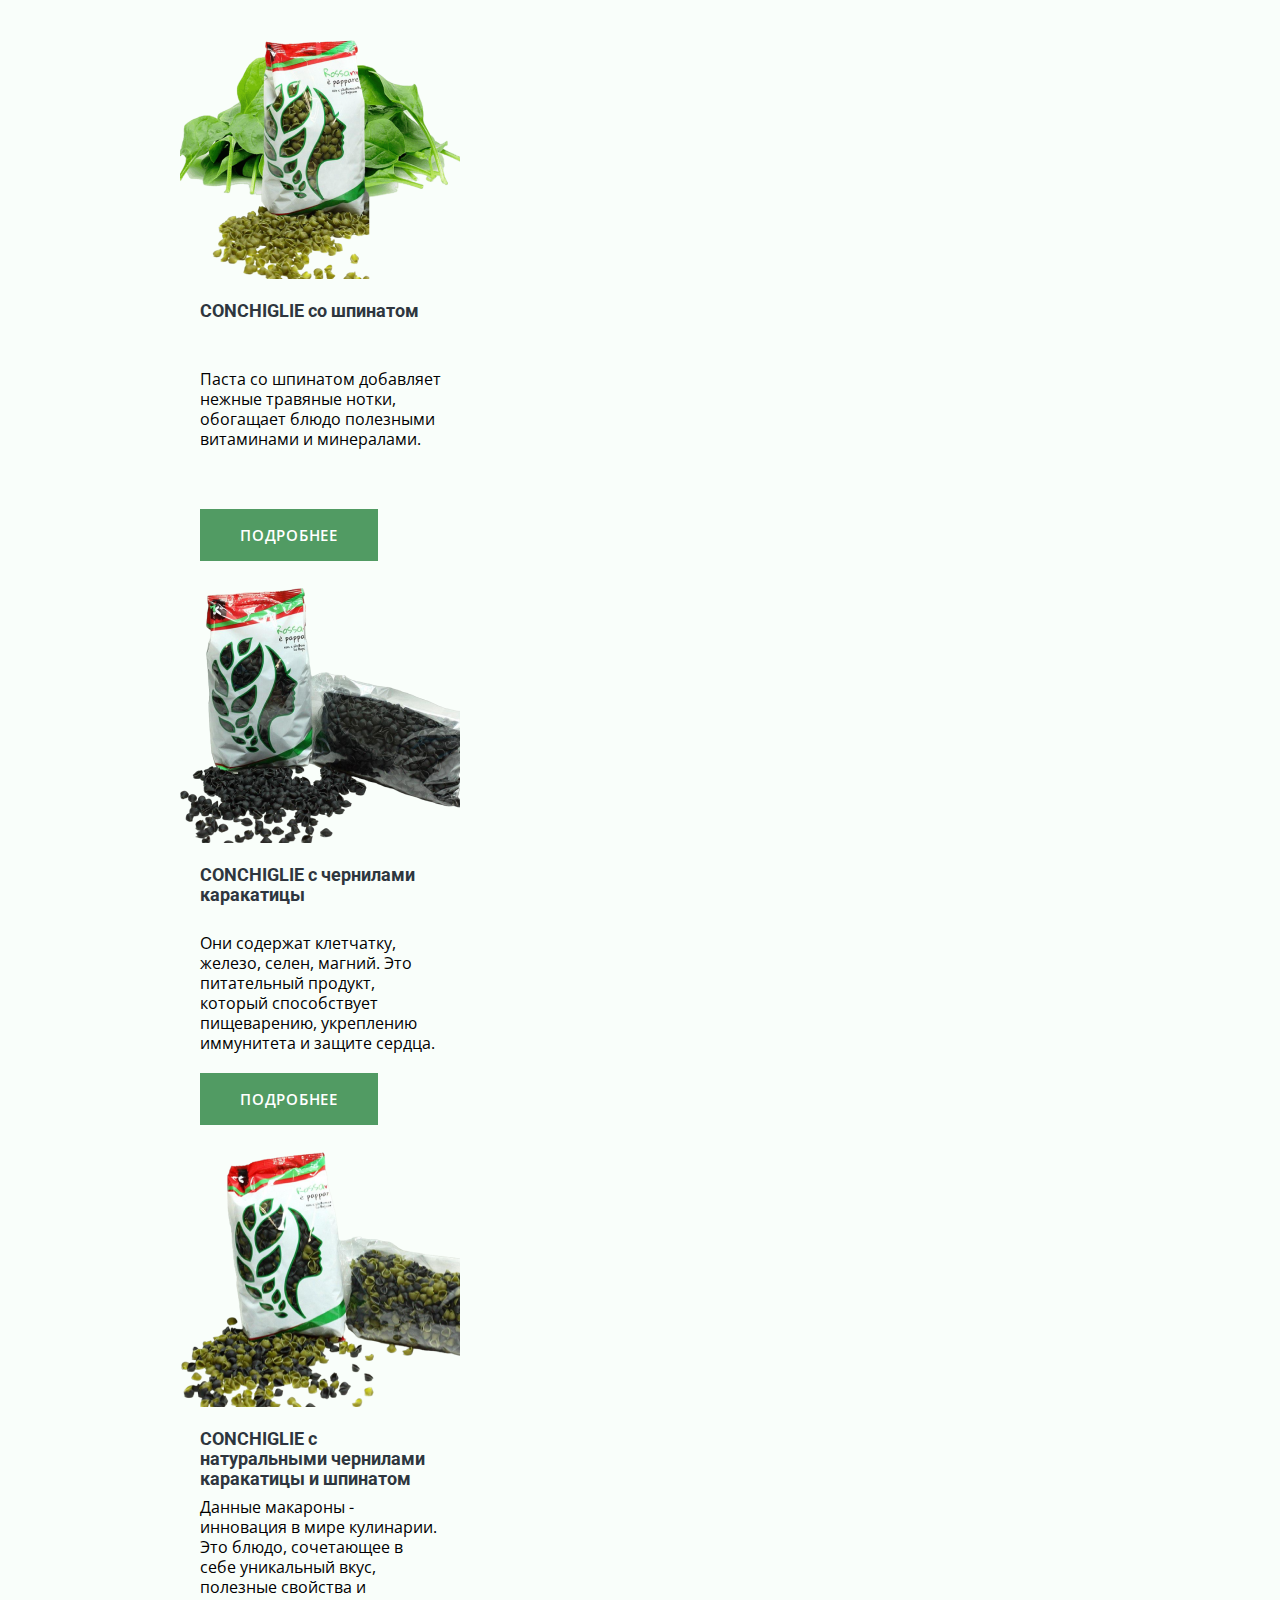
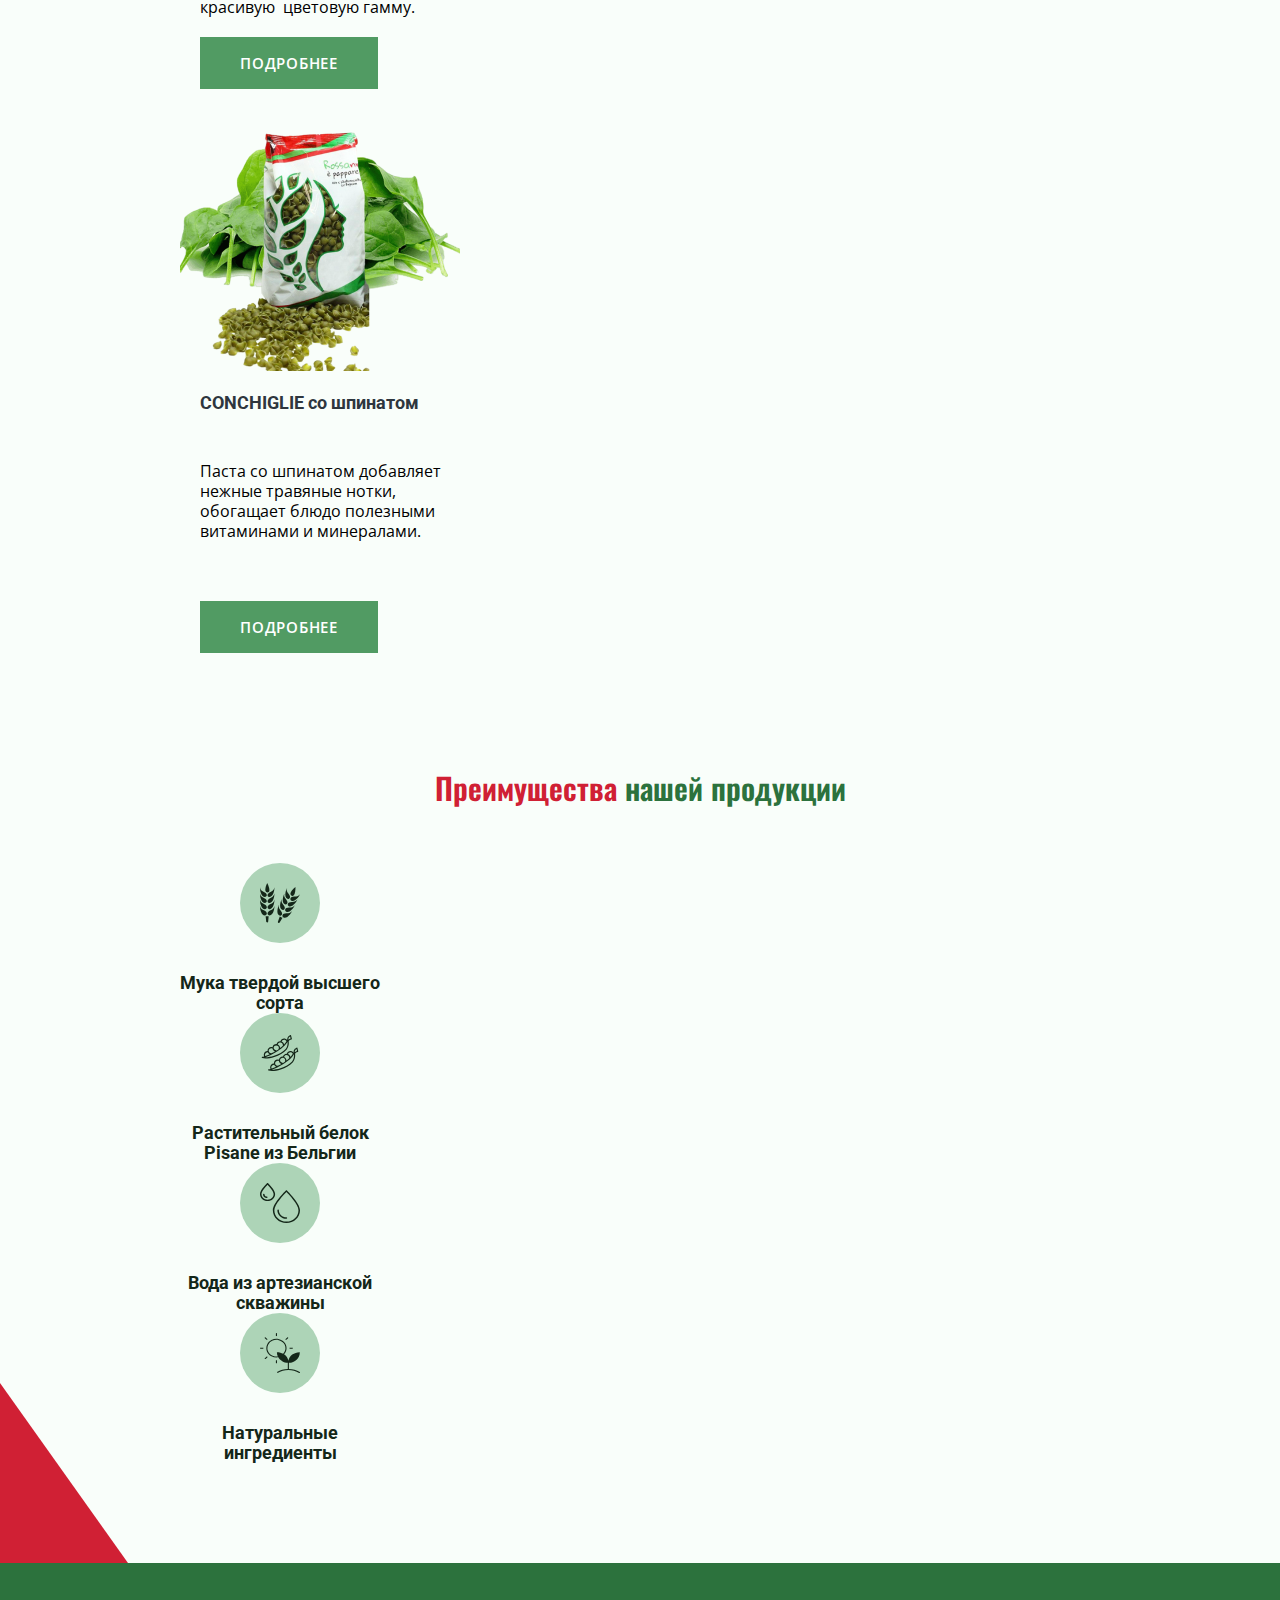
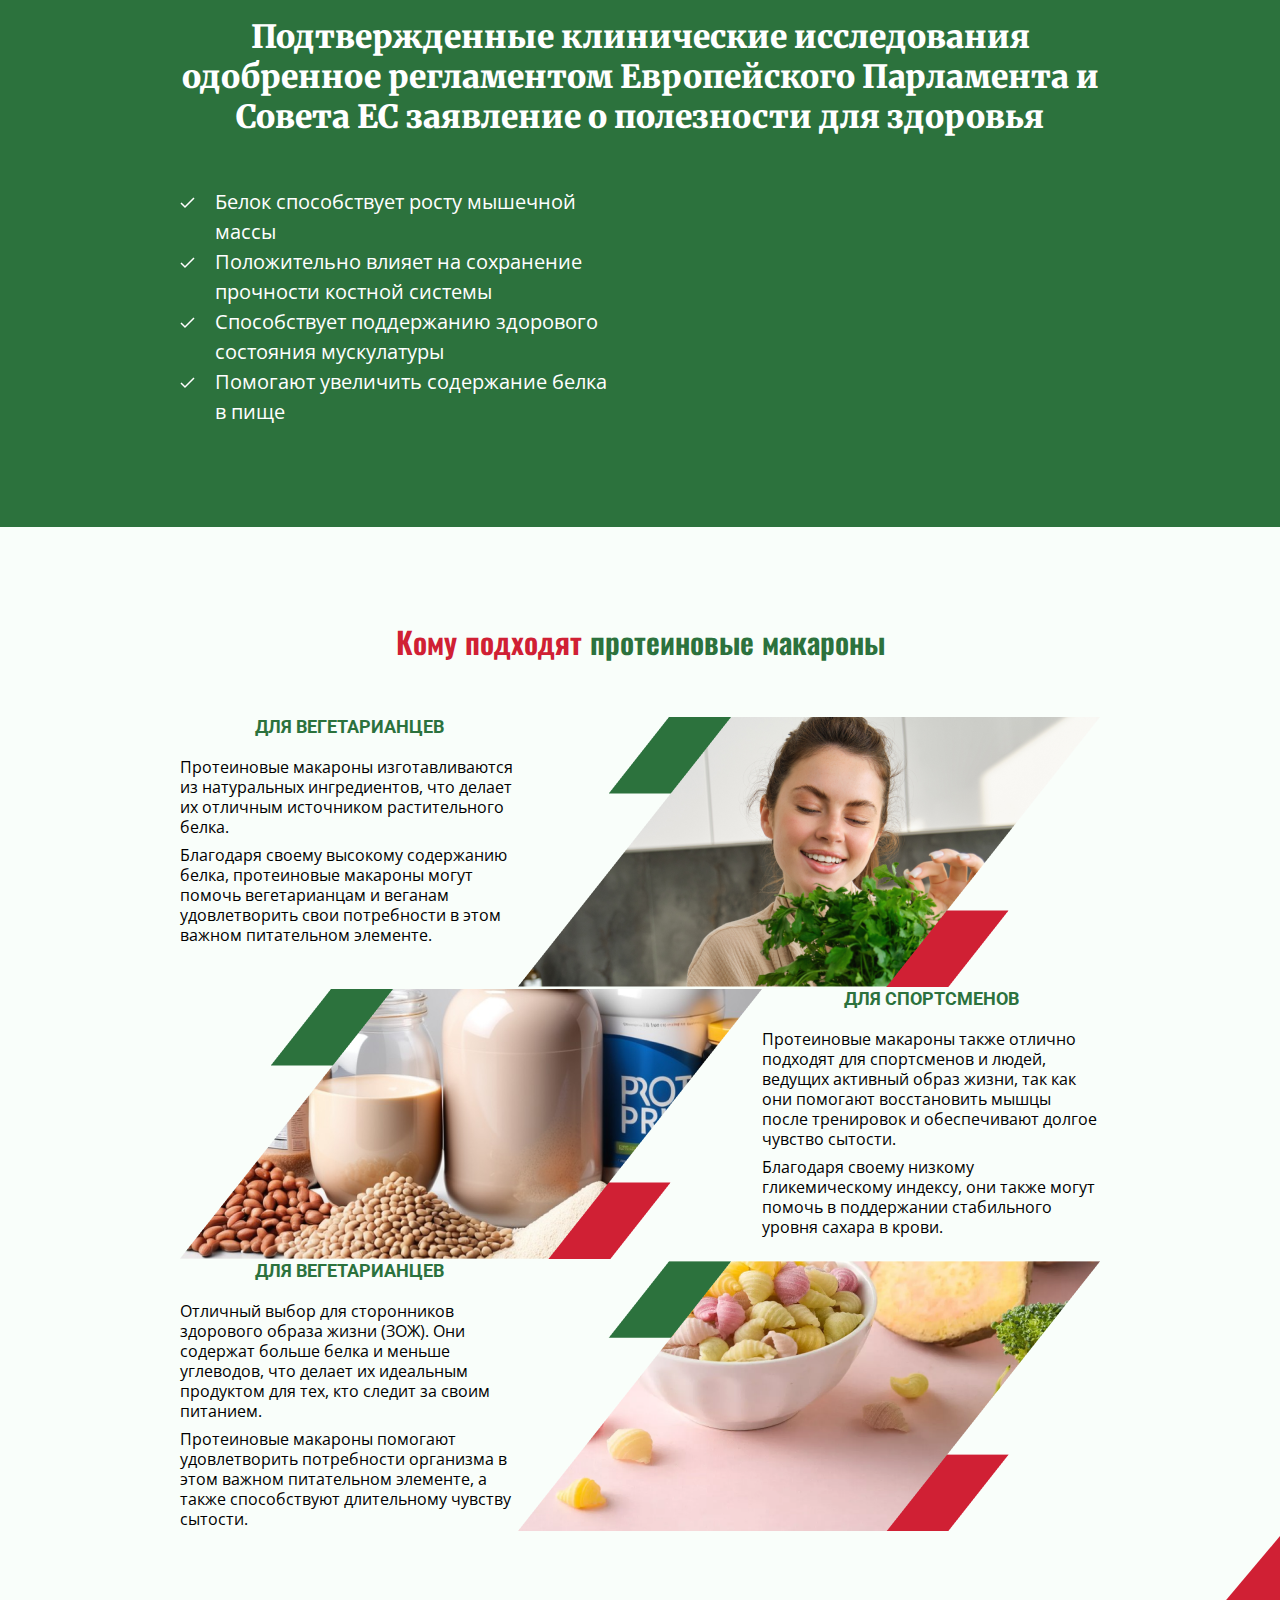
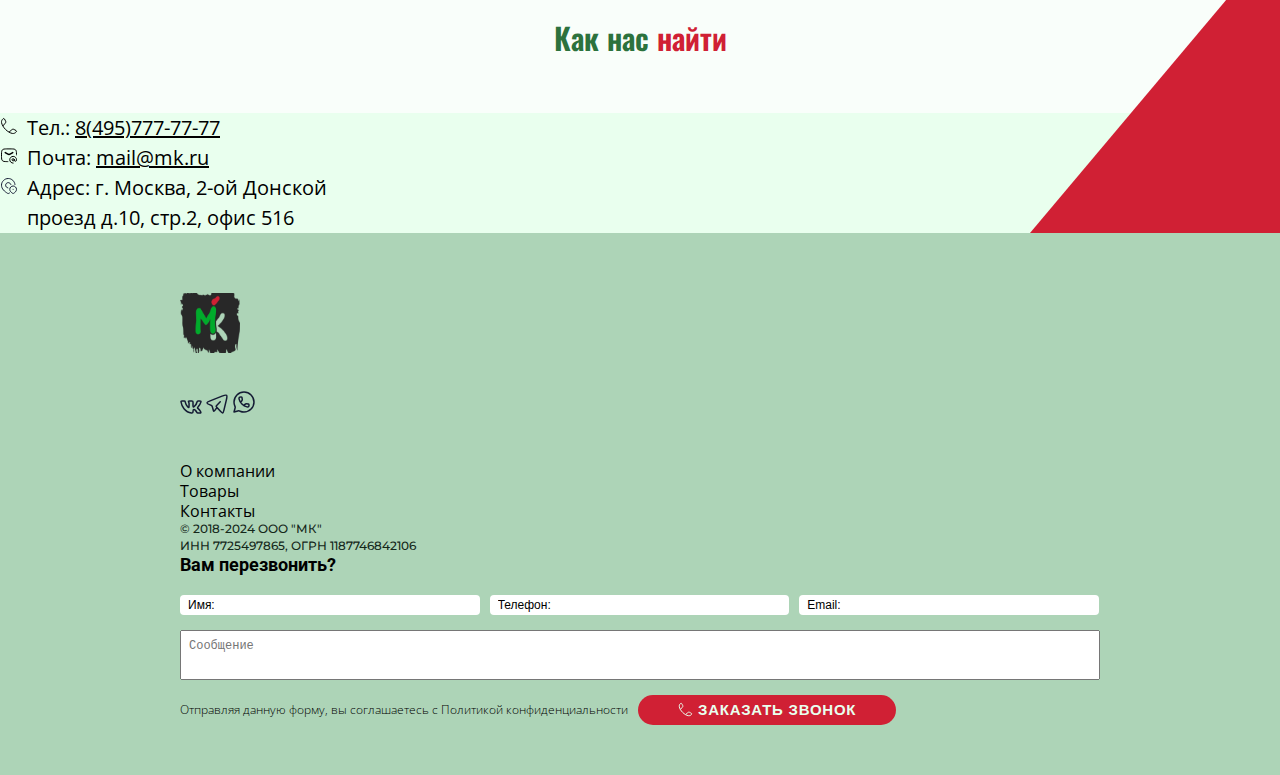
==== commit d4646b8a: "desktop" ====
--- a/index.html
+++ b/index.html
@@ -14,6 +14,8 @@
         href="https://fonts.googleapis.com/css2?family=Merriweather:ital,wght@0,300;0,400;0,700;0,900;1,300;1,400;1,700;1,900&display=swap"
         rel="stylesheet">
     <link href="https://fonts.googleapis.com/css2?family=Open+Sans:ital,wght@0,300..800;1,300..800&display=swap"
+        rel="stylesheet">
+    <link href="https://fonts.googleapis.com/css2?family=Montserrat:ital,wght@0,100..900;1,100..900&display=swap"
         rel="stylesheet">
     <link
         href="https://fonts.googleapis.com/css2?family=Roboto:ital,wght@0,100;0,300;0,400;0,500;0,700;0,900;1,100;1,300;1,400;1,500;1,700;1,900&display=swap"
@@ -462,6 +464,55 @@
 
         <!-- footer -->
         <footer>
+            <div class="container">
+                <div class="footer_block d-flex justify-content-between">
+                    <div class="footer_left">
+                        <div class="footer_top d-flex ">
+                            <div class="footer_top_left">
+                                <div class="footer_logo">
+                                    <a href="#">
+                                        <img src="./assets/images/header_logo.svg" alt="">
+                                    </a>
+                                </div>
+                                <div class="footer_social_block d-flex align-items-center">
+                                    <a href="#" class="social_item">
+                                        <img src="./assets/images/icons/wikipedia.svg" alt="">
+                                    </a>
+                                    <a href="#" class="social_item">
+                                        <img src="./assets/images/icons/telegram.svg" alt="">
+                                    </a>
+                                    <a href="#" class="social_item">
+                                        <img src="./assets/images/icons/whatsapp.svg" alt="">
+                                    </a>
+                                </div>
+                            </div>
+                            <ul class="footer_top_right d-flex flex-column">
+                                <li><a href="#">О компании</a></li>
+                                <li><a href="#">Товары</a></li>
+                                <li><a href="#">Контакты</a></li>
+                            </ul>
+                        </div>
+                        <p class="footer_bottom">© 2018-2024 ООО "МК" <br>
+                            ИНН 7725497865, ОГРН 1187746842106
+                        </p>
+                    </div>
+                    <div class="footer_right">
+                        <p class="form_title">Вам перезвонить?</p>
+                        <form action="" class="footer_form">
+                            <input type="text" name="name" placeholder="Имя:">
+                            <input type="tel" name="phone" placeholder="Телефон:">
+                            <input type="email" name="email" placeholder="Email:">
+                            <textarea name="" id="" placeholder="Сообщение"></textarea>
+                            <a href="#" class="form_rule">Отправляя данную форму, вы соглашаетесь c Политикой
+                                конфиденциальности</a>
+                            <button type="submit" class="form_btn">
+                                <img src="./assets/images/icons/footer_call.svg" alt="">
+                                <span>заказать звонок</span>
+                            </button>
+                        </form>
+                    </div>
+                </div>
+            </div>
         </footer>
 
     </div>
--- a/assets/css/main.css
+++ b/assets/css/main.css
@@ -580,12 +580,138 @@
           clip-path: polygon(100% 1%, 0% 100%, 100% 100%);
 }
 
+footer {
+  padding: 60px 0 50px 0;
+  background: var(--Accent-color, #add4b7);
+}
+footer .footer_block {
+  gap: 140px;
+}
+footer .footer_top {
+  gap: 110px;
+}
+footer .footer_logo {
+  margin-bottom: 35px;
+}
+footer .footer_social_block {
+  gap: 15px;
+  margin-bottom: 45px;
+}
+footer .footer_top_right {
+  gap: 30px;
+  min-width: 96px;
+}
+footer .footer_top_right li a {
+  color: var(--Accent-color-text, var(--button, #000));
+  font-size: 16px;
+  font-style: normal;
+  font-weight: 400;
+  line-height: 20px; /* 125% */
+}
+footer .footer_bottom {
+  color: var(--Background-color-text, #142719);
+  font-family: "Montserrat";
+  font-size: 12px;
+  font-style: normal;
+  font-weight: 500;
+  line-height: 140%; /* 16.8px */
+}
+footer .form_title {
+  color: var(--Accent-color-text, var(--button, #000));
+  font-family: "Roboto";
+  font-size: 18px;
+  font-style: normal;
+  font-weight: 700;
+  line-height: 20px; /* 111.111% */
+  margin-bottom: 20px;
+}
+footer .footer_form {
+  display: flex;
+  align-items: center;
+  gap: 15px 10px;
+  flex-wrap: wrap;
+}
+footer .footer_form input {
+  width: calc(33.33% - 7px);
+  height: 20px;
+  border-radius: 4px;
+  border: none;
+  outline: none;
+  padding-left: 8px;
+  background: var(--Background-color-2, #fff);
+  color: var(--button, #000);
+  font-size: 12px;
+  font-style: normal;
+  font-weight: 300;
+  line-height: 20px; /* 166.667% */
+}
+footer .footer_form input::-moz-placeholder {
+  color: var(--button, #000);
+  font-size: 12px;
+}
+footer .footer_form input::placeholder {
+  color: var(--button, #000);
+  font-size: 12px;
+}
+footer .footer_form textarea {
+  width: 100%;
+  height: 50px;
+  color: var(--button, #000);
+  padding: 5px 8px;
+  font-size: 12px;
+  font-style: normal;
+  font-weight: 300;
+  line-height: 20px; /* 166.667% */
+  resize: none;
+  outline: none;
+}
+footer .footer_form .form_rule {
+  color: var(--Accent-color-text, var(--button, #000));
+  font-size: 12px;
+  font-style: normal;
+  font-weight: 300;
+  line-height: 20px; /* 166.667% */
+}
+footer .footer_form .form_btn {
+  border-radius: 20px;
+  background: #d02034;
+  padding: 5px 40px 5px 40px;
+  border: none;
+  color: var(--Main-color-text, #e9ffee);
+  text-align: center;
+  font-size: 15px;
+  font-style: normal;
+  font-weight: 600;
+  line-height: 20px; /* 133.333% */
+  letter-spacing: 0.75px;
+  text-transform: uppercase;
+  display: flex;
+  align-items: center;
+  justify-content: center;
+  gap: 5px;
+}
+
 .container {
   max-width: 920px;
   margin: 0 auto;
   padding: 0;
 }
 
+@media (max-width: 1441px) {
+  .main_left_bg img {
+    max-width: 450px;
+  }
+  .main_right_bg img {
+    max-width: 220px;
+  }
+  header .header_block {
+    padding-left: 210px;
+  }
+  .hero .hero_title {
+    position: relative;
+    z-index: 44;
+  }
+}
 @media (max-width: 992px) {
   .container {
     max-width: 720px;
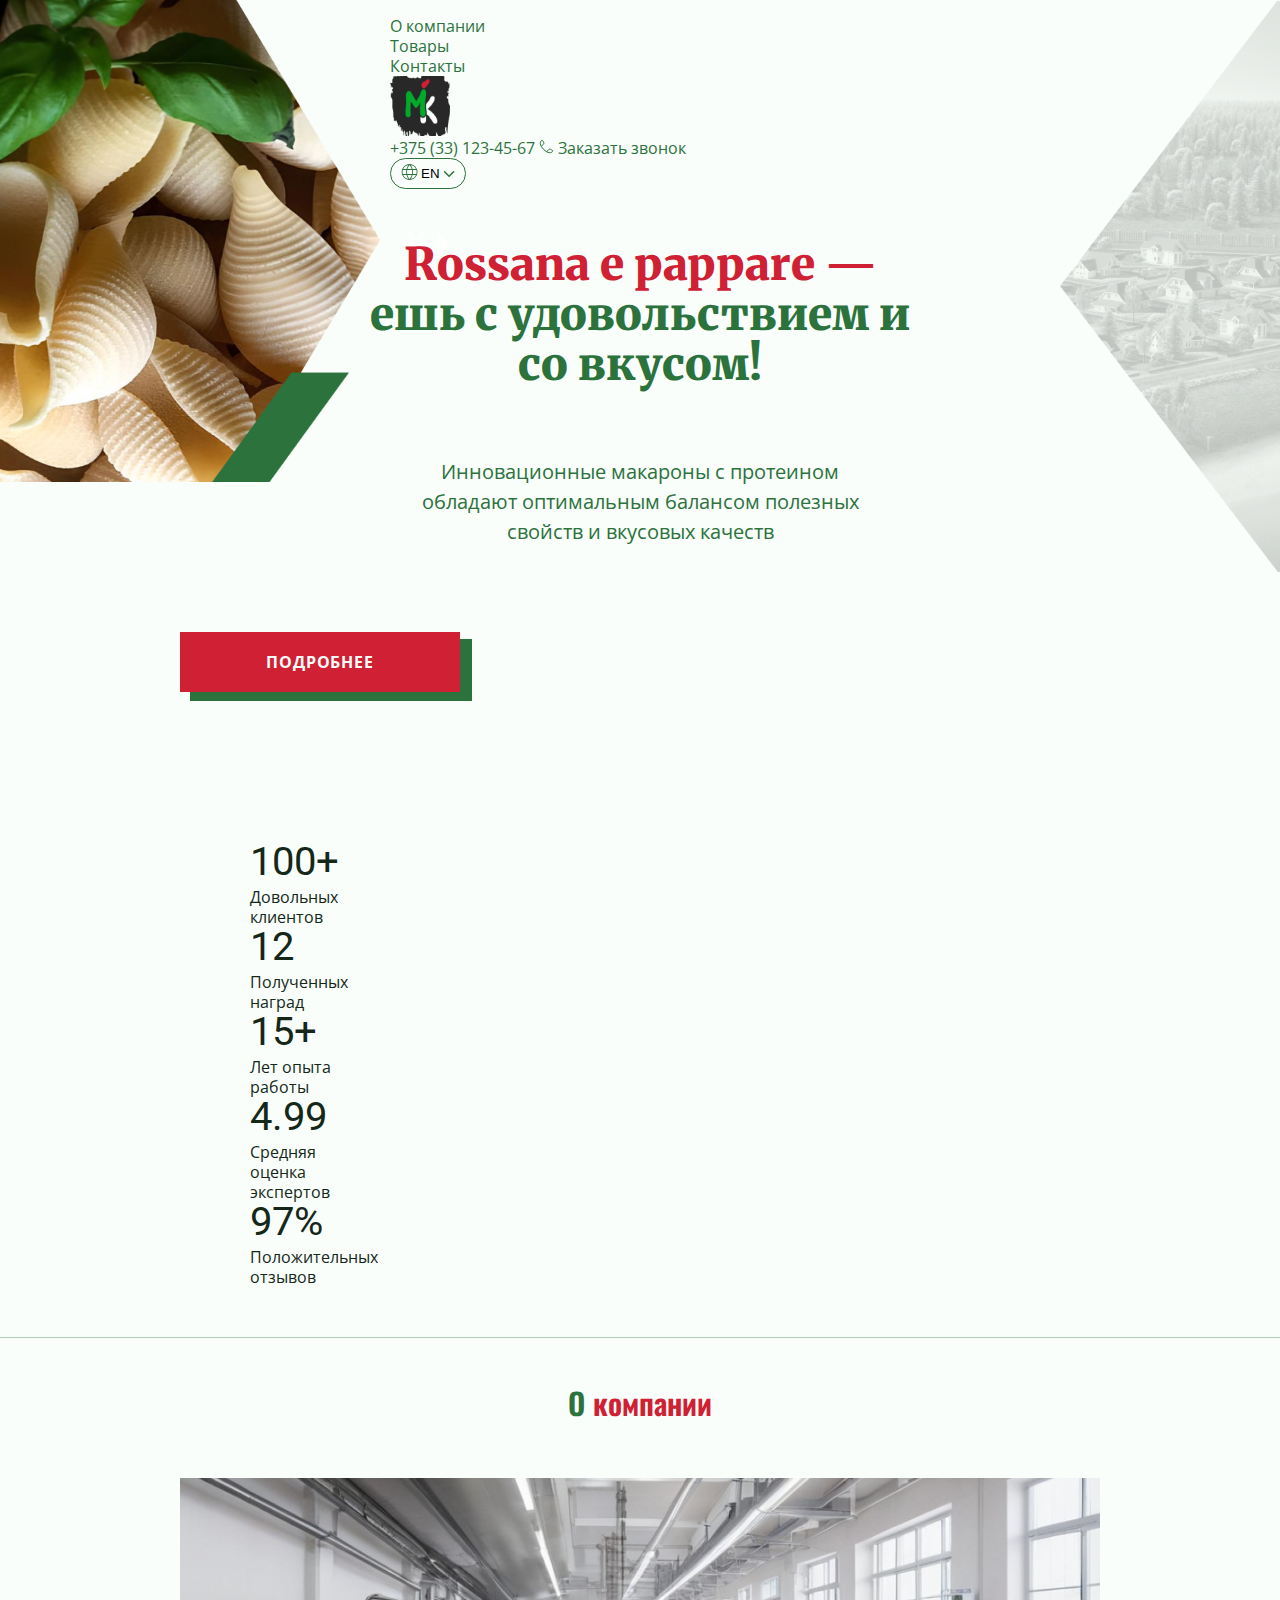
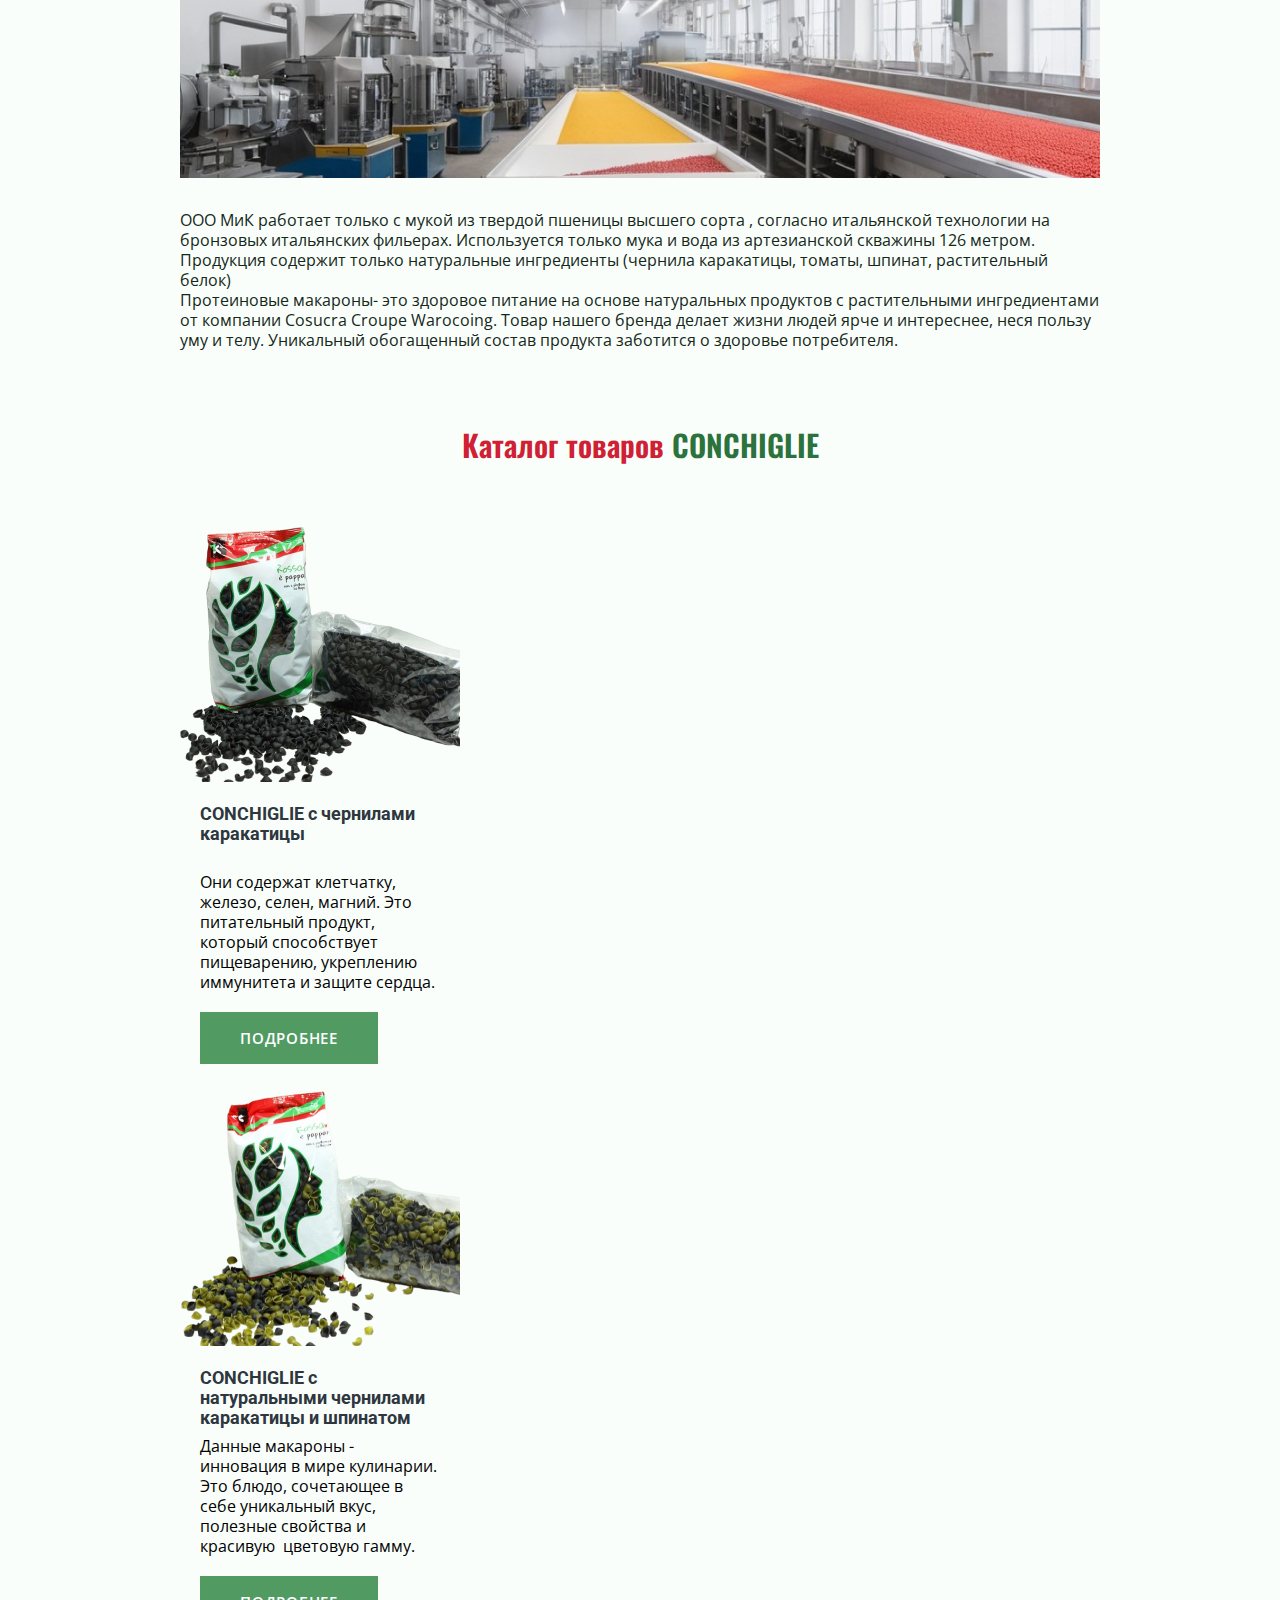
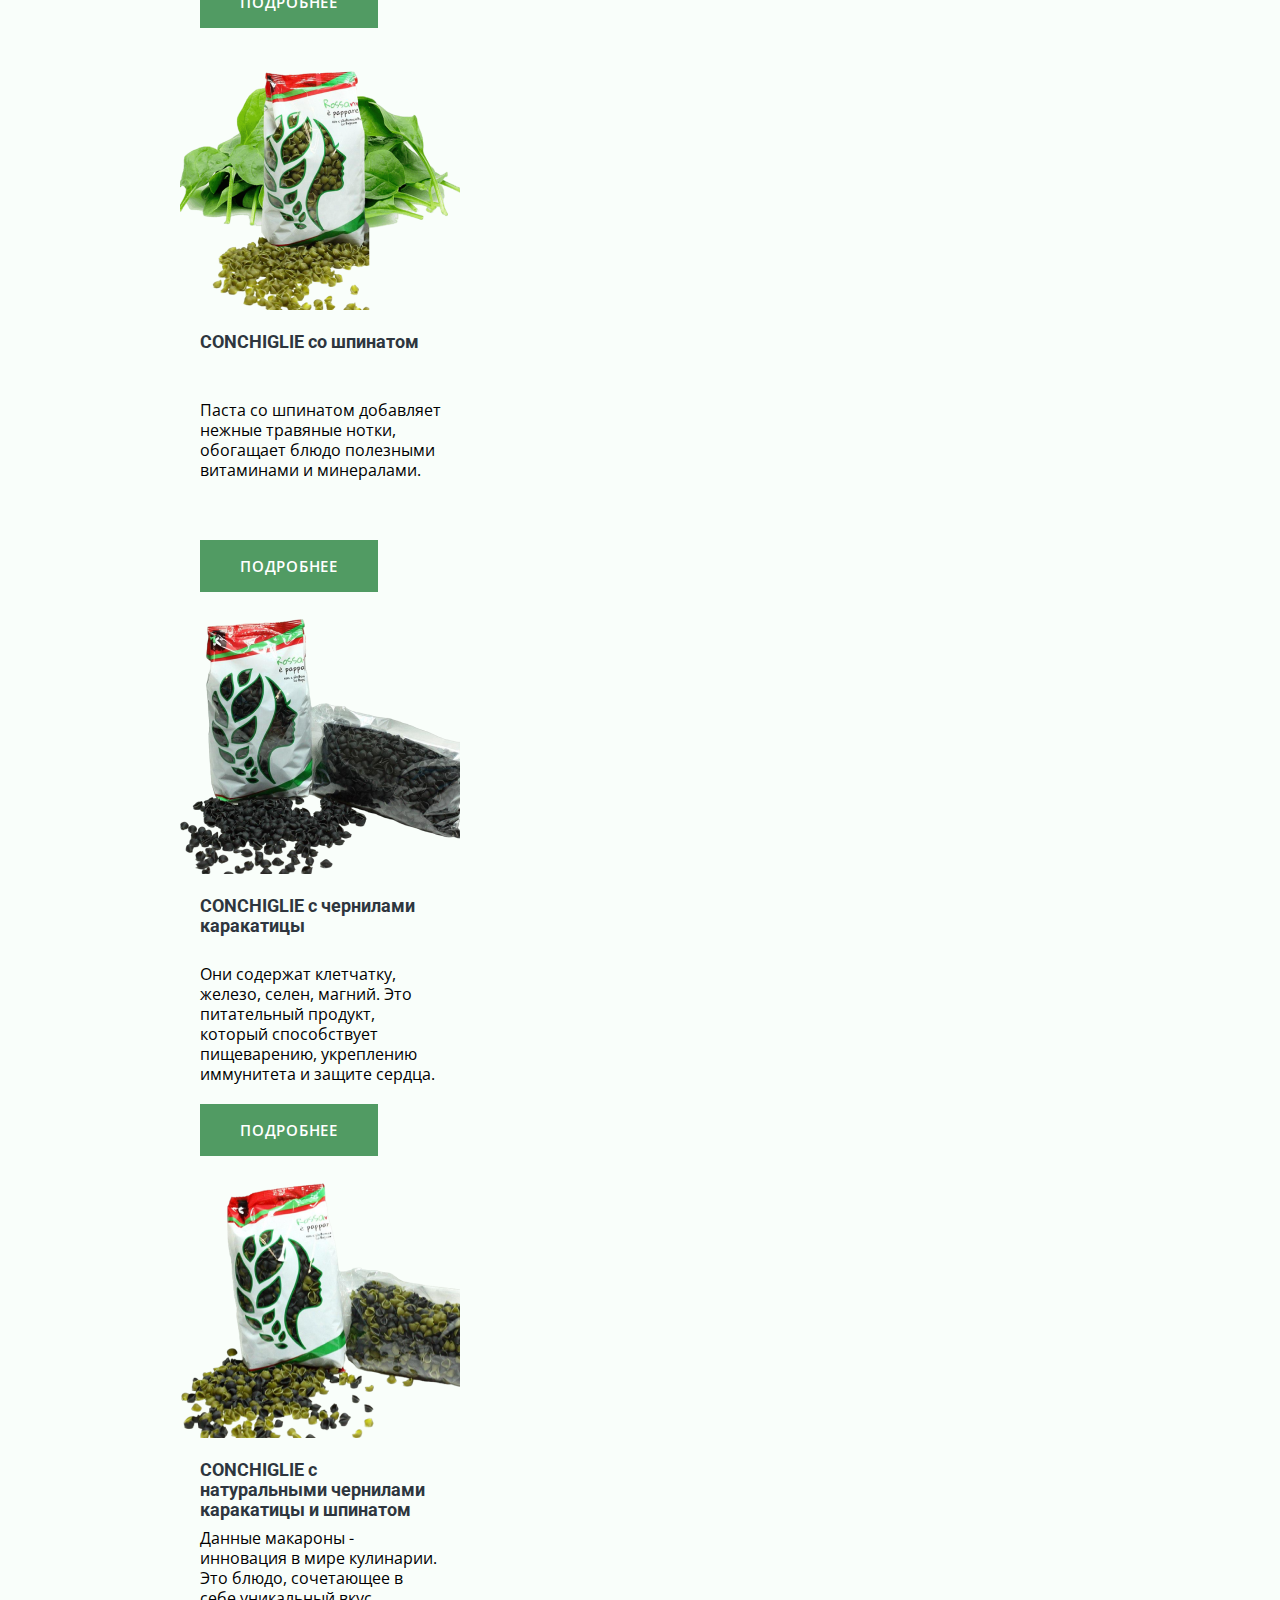
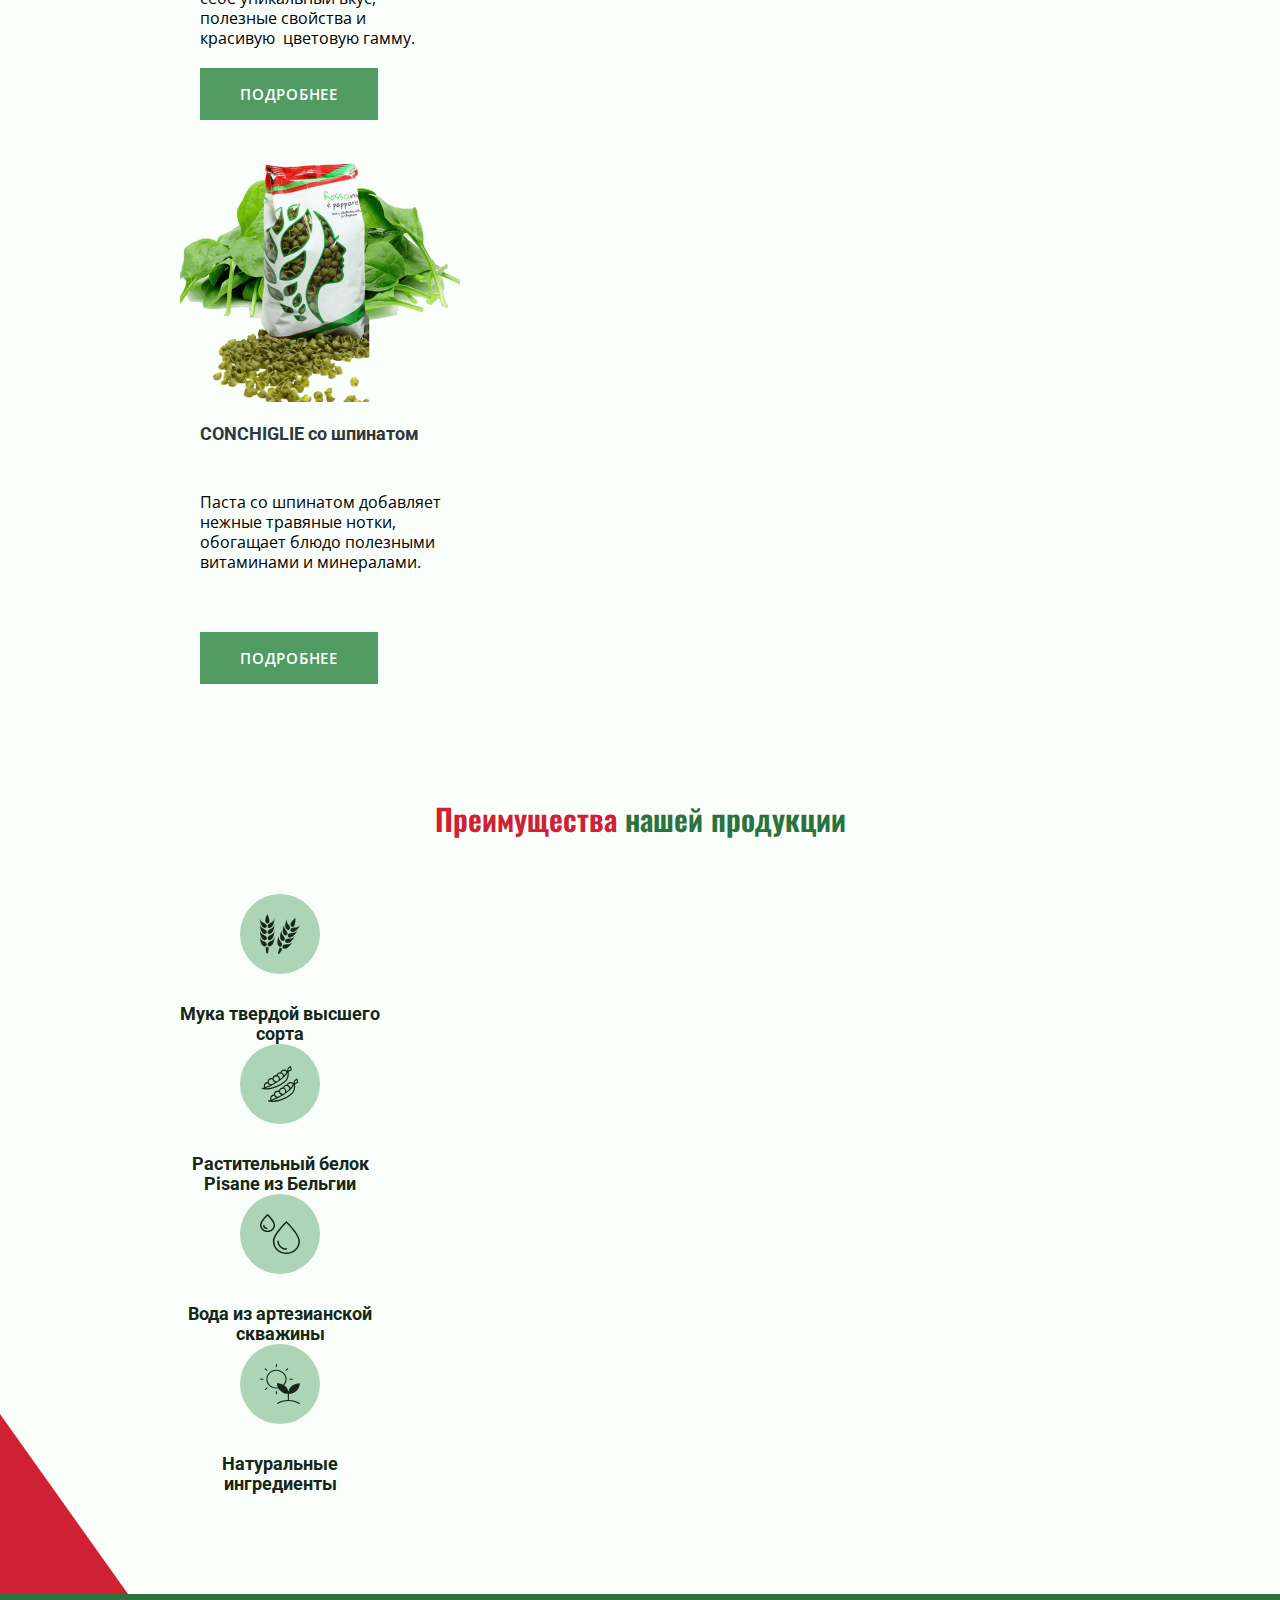
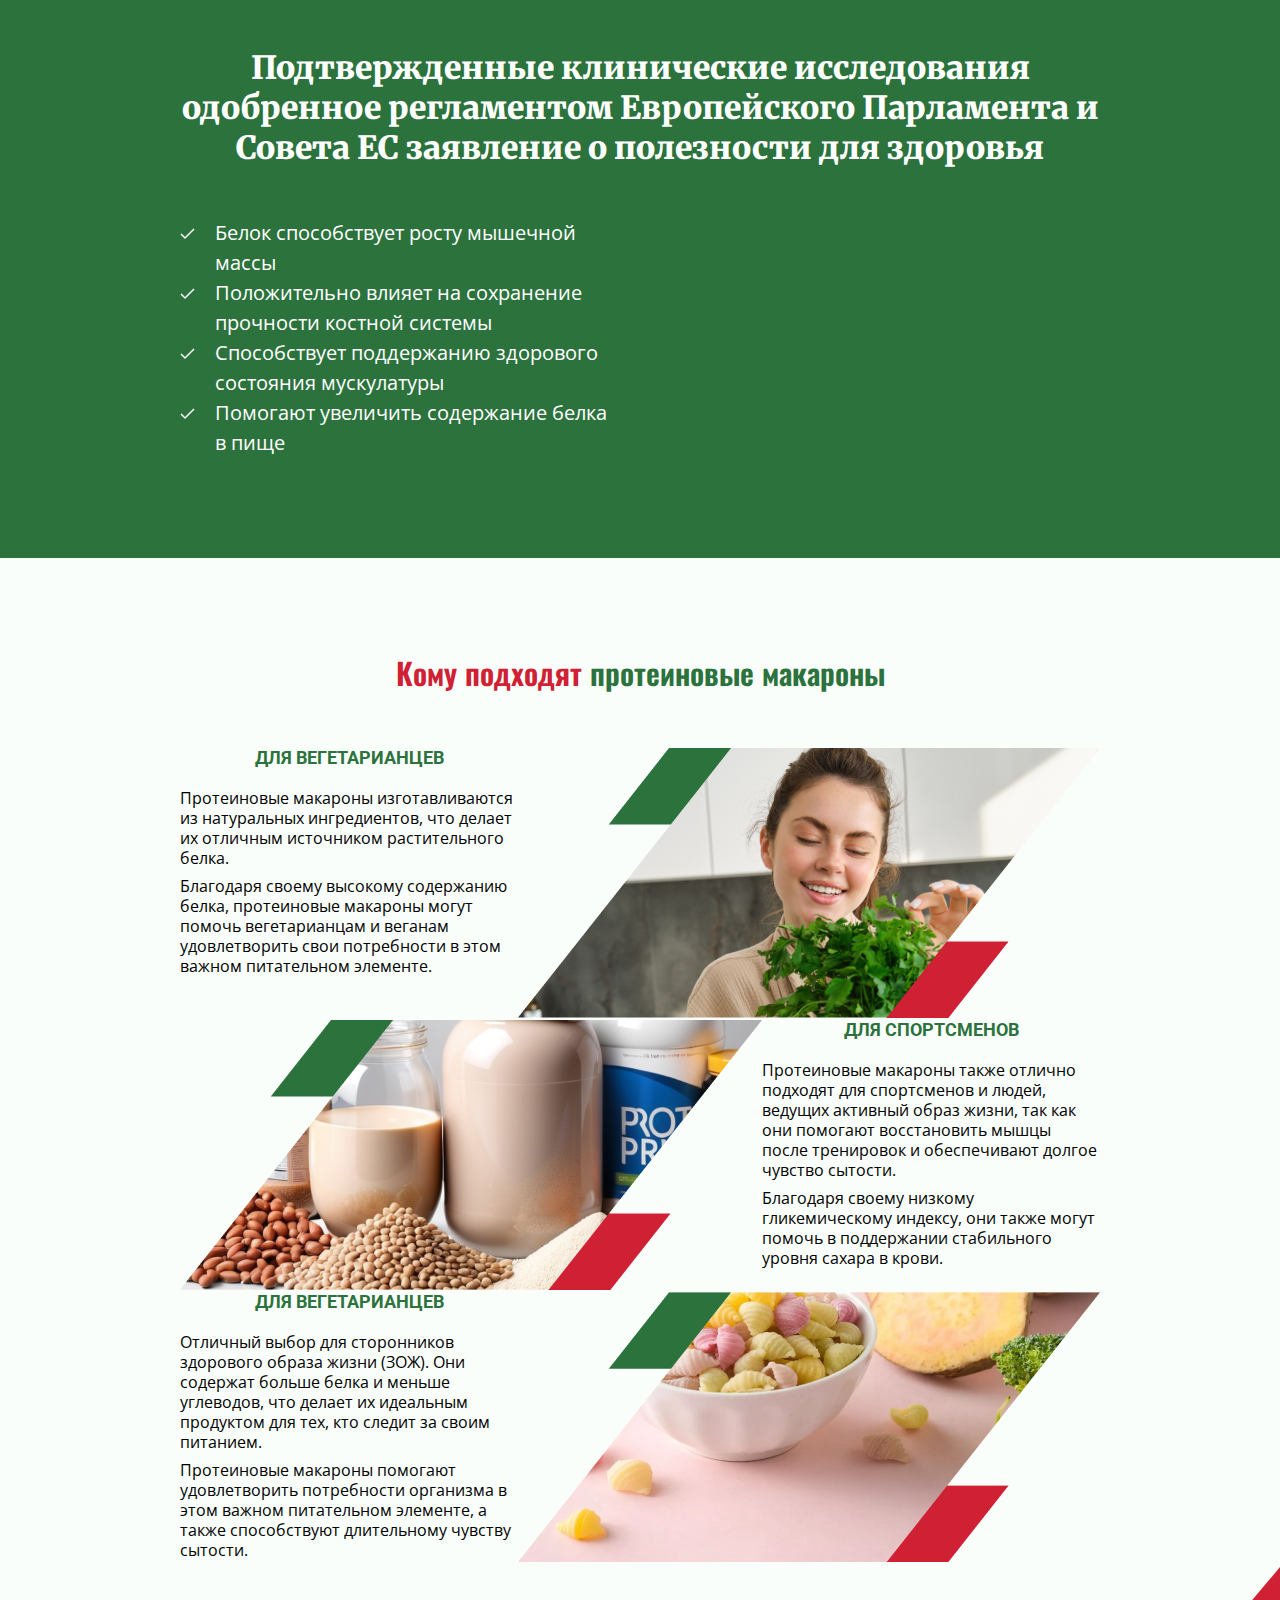
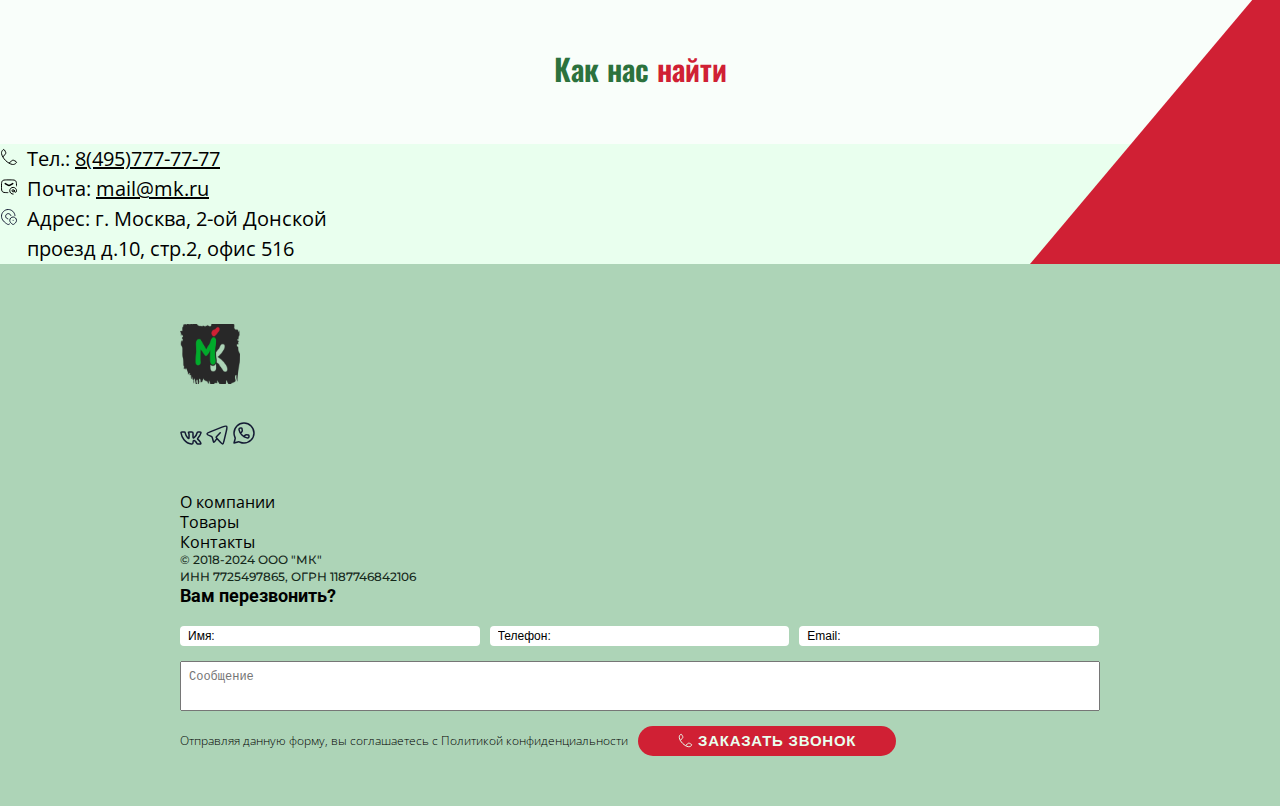
==== commit 02423de3: "fixed_all" ====
--- a/index.html
+++ b/index.html
@@ -45,12 +45,12 @@
                             <!-- <span class="close d-lg-none">
                                 <i class="fs-3 fa-solid fa-xmark"></i>
                             </span> -->
-                            <li><a href="#">О компании</a></li>
-                            <li><a href="#">Товары</a></li>
-                            <li><a href="#">Контакты</a></li>
+                            <li><a href="company.html">О компании</a></li>
+                            <li><a href="catalog.html">Товары</a></li>
+                            <li><a href="contact.html">Контакты</a></li>
                         </ul>
                         <div class="header_logo">
-                            <a href="#">
+                            <a href="index.html">
                                 <img src="./assets/images/header_logo.svg" alt="">
                             </a>
                         </div>
--- a/assets/css/main.css
+++ b/assets/css/main.css
@@ -256,6 +256,77 @@
   margin-bottom: 60px;
 }
 
+/* Style the list */
+ul.breadcrumb {
+  list-style: none;
+}
+
+.breadcrumbs_block {
+  margin-bottom: 55px;
+}
+
+/* Display list items side by side */
+ul.breadcrumb li {
+  display: inline;
+  color: var(--Background-color-text, #142719);
+  font-size: 16px;
+  font-style: normal;
+  font-weight: 400;
+  line-height: 20px; /* 125% */
+}
+
+/* Add a slash symbol (/) before/behind each list item */
+ul.breadcrumb li + li:before {
+  padding: 0 6px;
+  color: var(--Background-color-text-2, #2c723d);
+  font-size: 16px;
+  font-style: normal;
+  font-weight: 400;
+  line-height: 20px; /* 125% */
+  content: "-";
+}
+
+/* Add a color to all links inside the list */
+ul.breadcrumb li a {
+  color: var(--Background-color-text-2, #2c723d);
+  font-size: 16px;
+  font-style: normal;
+  font-weight: 400;
+  line-height: 20px; /* 125% */
+}
+
+.pagination {
+  display: flex;
+  justify-content: center;
+  padding: 70px 0 50px 0;
+  gap: 20px;
+}
+
+.pagination a {
+  color: var(--Background-color-text, #142719);
+  text-align: center;
+  font-size: 17px;
+  font-style: normal;
+  font-weight: 700;
+  line-height: 20px; /* 117.647% */
+  padding: 10px 15px;
+  text-decoration: none;
+  transition: background-color 0.3s;
+  background: var(--Main-color-text, #e9ffee);
+}
+
+.pagination a.active {
+  background: var(--Color-btn, #519b63);
+  color: white;
+}
+
+header#catalog_header {
+  border-bottom: 1px solid #d02034;
+  margin-bottom: 55px;
+}
+header#catalog_header .header_block {
+  padding: 30px 0;
+}
 header .header_block {
   padding: 16px 0 50px 0;
   padding-left: 120px;
@@ -271,6 +342,10 @@
   line-height: 20px; /* 125% */
   position: relative;
   z-index: 44;
+  transition: all ease-in 0.2s;
+}
+header .header_menus li a.active, header .header_menus li a:hover {
+  color: #d02034;
 }
 header .header_right {
   gap: 25px;
@@ -299,7 +374,9 @@
 }
 
 .hero {
-  margin-bottom: 70px;
+  padding-bottom: 50px;
+  margin-bottom: 50px;
+  border-bottom: 1px solid #add4b7;
 }
 .hero .hero_title {
   max-width: 560px;
@@ -689,6 +766,247 @@
   align-items: center;
   justify-content: center;
   gap: 5px;
+}
+
+.description {
+  margin-bottom: 100px;
+}
+.description .description_block {
+  margin-bottom: 70px;
+}
+.description .description_left {
+  gap: 40px;
+  flex: 0 0 auto;
+  width: 44%;
+}
+.description .swiper-button-lock {
+  display: block;
+}
+.description .swiper_prev {
+  position: absolute;
+  top: 0;
+  left: 25px;
+  cursor: pointer;
+  z-index: 44;
+}
+.description .swiper_next {
+  cursor: pointer;
+  position: absolute;
+  bottom: 0;
+  left: 25px;
+  z-index: 44;
+}
+.description .description_right {
+  flex: 0 0 auto;
+  width: 48%;
+}
+.description .description_right .title {
+  margin-bottom: 30px;
+}
+.description .mySwiper {
+  flex: 0 0 auto;
+  width: 80px;
+  height: 350px;
+  margin-top: 25px;
+}
+.description .mySwiper .swiper-wrapper {
+  align-items: center;
+  justify-content: space-between;
+}
+.description .mySwiper .swiper-slide {
+  cursor: pointer;
+}
+.description .mySwiper .swiper-slide img {
+  width: 100%;
+}
+.description .desc_item {
+  display: flex;
+  align-items: end;
+  justify-content: space-between;
+  gap: 7px;
+}
+.description .desc_item:nth-child(n+4) {
+  display: none;
+}
+.description .desc_item.active:nth-child(n+4) {
+  display: flex;
+}
+.description .all_chars {
+  color: var(--Background-color-text-2, #2c723d);
+  font-size: 15px;
+  font-style: normal;
+  font-weight: 400;
+  line-height: 100%; /* 15px */
+  border-bottom: 1px dashed #519b63;
+}
+.description .line {
+  flex: 1;
+  border-bottom: 1px dashed #519b63;
+}
+.description .desc_block {
+  gap: 11px;
+  margin-bottom: 65px;
+}
+.description .desc_name {
+  color: var(--Background-color-text, #142719);
+  font-size: 15px;
+  font-style: normal;
+  font-weight: 400;
+  line-height: 100%; /* 15px */
+}
+.description .desc_value {
+  color: var(--Background-color-text-2, #2c723d);
+  font-size: 14px;
+  font-style: normal;
+  font-weight: 400;
+  line-height: 100%; /* 14px */
+  text-transform: lowercase;
+}
+.description .desc_bottom {
+  gap: 20px;
+}
+.description .counter {
+  padding: 6px 0px;
+  text-align: center;
+  min-width: 65px;
+  border: 1px solid #2c723d;
+  border-radius: 25px;
+  -webkit-user-select: none;
+     -moz-user-select: none;
+          user-select: none;
+}
+.description .counter button {
+  background-color: transparent;
+  cursor: pointer;
+  border: none;
+  color: #2c723d;
+  font-size: 18px;
+  font-weight: 500;
+  -webkit-user-select: none;
+     -moz-user-select: none;
+          user-select: none;
+}
+.description .counter span {
+  color: #2c723d;
+  font-size: 16px;
+}
+.description .total_price {
+  color: var(--Background-color-text-2, #2c723d);
+  font-family: "Oswald";
+  font-size: 24px;
+  font-weight: 400;
+  line-height: 100%; /* 24px */
+  -webkit-user-select: none;
+     -moz-user-select: none;
+          user-select: none;
+}
+.description .buy_btn {
+  padding: 20px 82px;
+  display: flex;
+  color: var(---, #fff);
+  text-align: center;
+  font-size: 15px;
+  font-style: normal;
+  font-weight: 600;
+  line-height: 20px; /* 133.333% */
+  letter-spacing: 0.75px;
+  text-transform: uppercase;
+  background: var(--Color-btn, #519b63);
+}
+.description .product_descriptions h5,
+.description .product_descriptions h2,
+.description .product_descriptions h1,
+.description .product_descriptions h3,
+.description .product_descriptions h4 {
+  color: var(--1, #2e363e);
+  font-family: "Roboto";
+  font-size: 18px;
+  font-style: normal;
+  font-weight: 700;
+  line-height: 20px; /* 111.111% */
+  margin-bottom: 14px;
+}
+.description .product_descriptions p {
+  color: var(--Background-color-text, #142719);
+  font-size: 16px;
+  font-style: normal;
+  font-weight: 400;
+  line-height: 20px; /* 125% */
+  margin-bottom: 30px;
+}
+.description .product_descriptions ul li {
+  color: var(--Background-color-text, #142719);
+  font-size: 16px;
+  font-style: normal;
+  font-weight: 400;
+  line-height: 20px; /* 125% */
+}
+
+.address .contact_right {
+  gap: 23px;
+  flex-wrap: wrap;
+}
+.address .address_block {
+  margin-bottom: 50px;
+}
+.address .contact_right_item {
+  display: flex;
+  gap: 5px;
+  align-items: center;
+}
+.address .contact_right_item:last-child {
+  flex: 1;
+}
+.address .contact_right_item p {
+  color: var(--Accent-color-text, var(--button, #000));
+  font-size: 20px;
+  font-style: normal;
+  font-weight: 400;
+  line-height: 30px; /* 150% */
+}
+.address .contact_right_item p a {
+  color: var(--Accent-color-text, var(--button, #000));
+  font-size: 20px;
+  text-decoration: underline;
+}
+
+.breadcrumbs_block#company {
+  margin-bottom: 40px;
+}
+
+.kompany {
+  margin-bottom: 60px;
+}
+.kompany .title {
+  margin-bottom: 30px;
+}
+.kompany .company_desc {
+  color: var(--Background-color-text, #142719);
+  font-size: 16px;
+  font-style: normal;
+  font-weight: 400;
+  line-height: 20px; /* 125% */
+  margin-bottom: 40px;
+}
+.kompany .company_descriptions h2 {
+  color: var(--Background-color-text-2, #2c723d);
+  font-family: "Oswald";
+  font-size: 20px;
+  font-style: normal;
+  font-weight: 600;
+  line-height: 121%; /* 24.2px */
+  margin-bottom: 20px;
+}
+.kompany .company_descriptions p {
+  color: var(--Background-color-text, #142719);
+  font-size: 16px;
+  font-style: normal;
+  font-weight: 400;
+  line-height: 20px; /* 125% */
+  margin-bottom: 40px;
+}
+.kompany .company_descriptions img {
+  margin-bottom: 40px;
 }
 
 .container {
